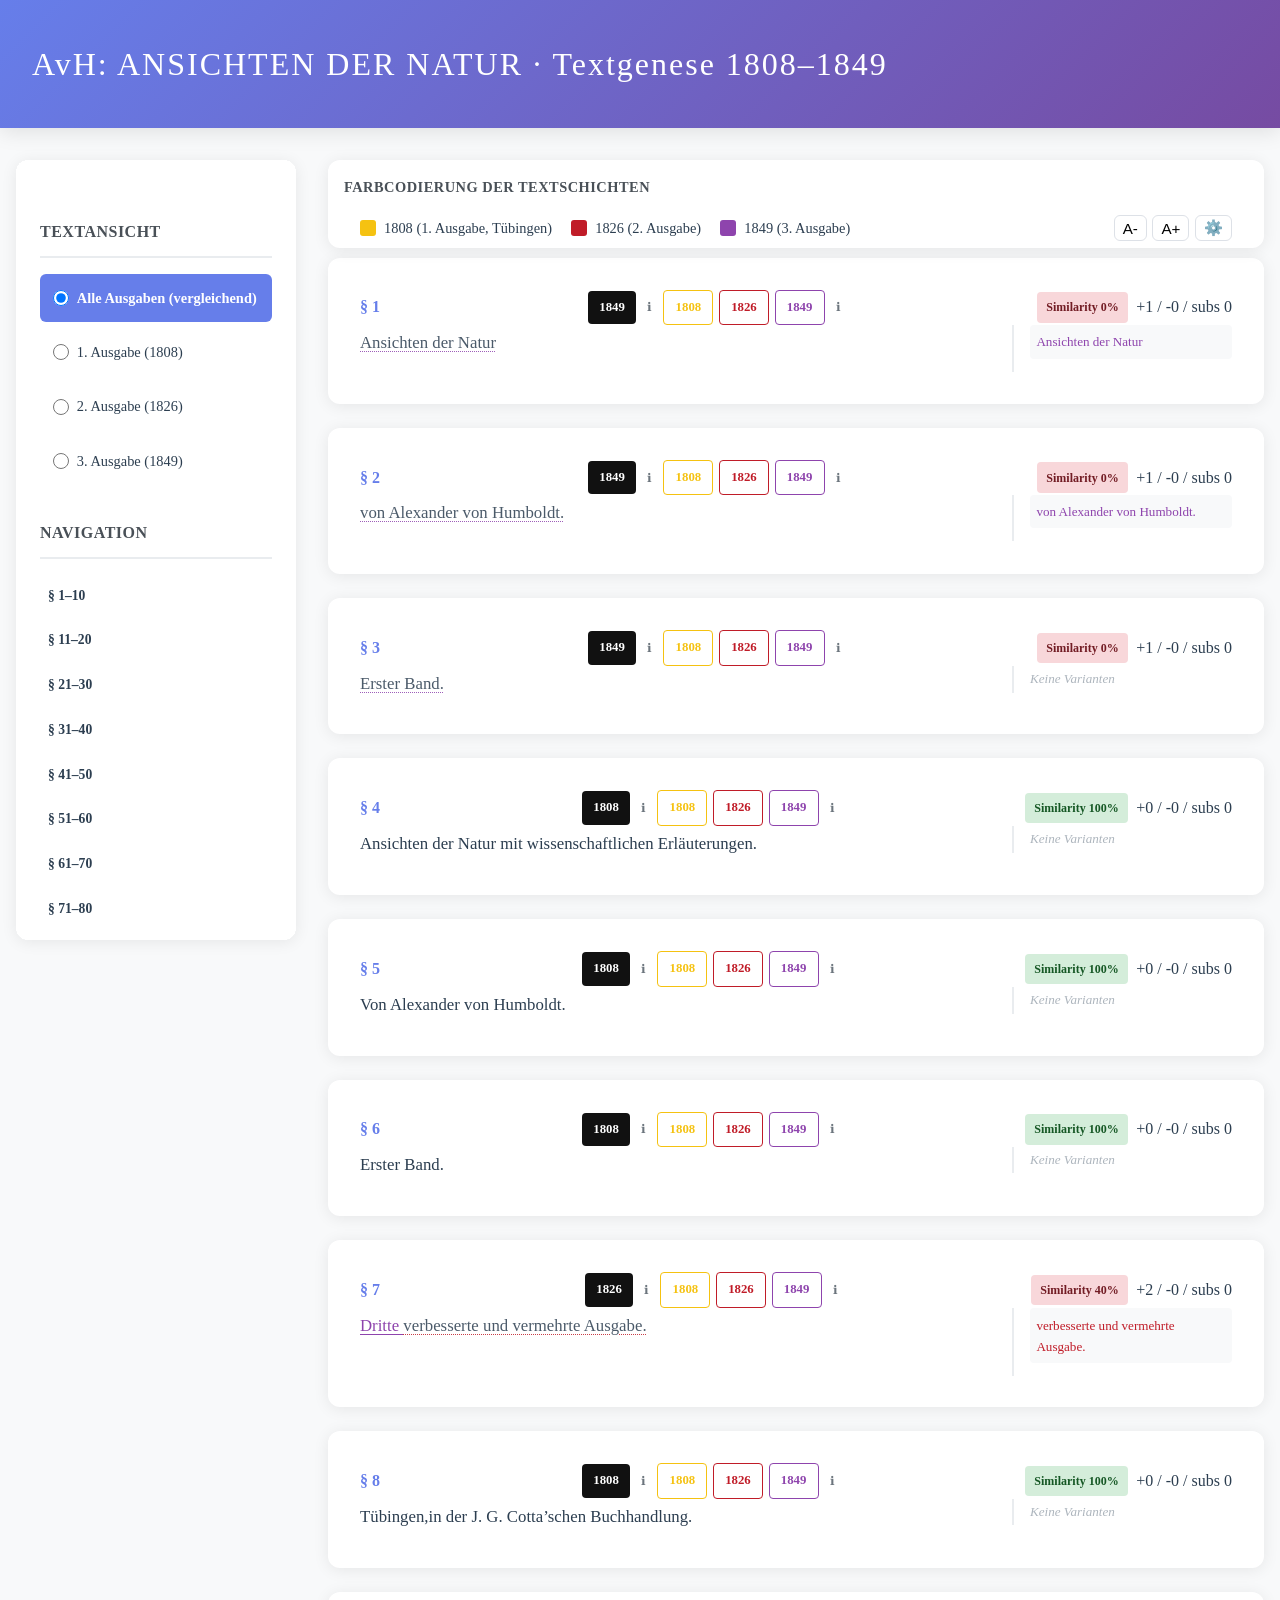
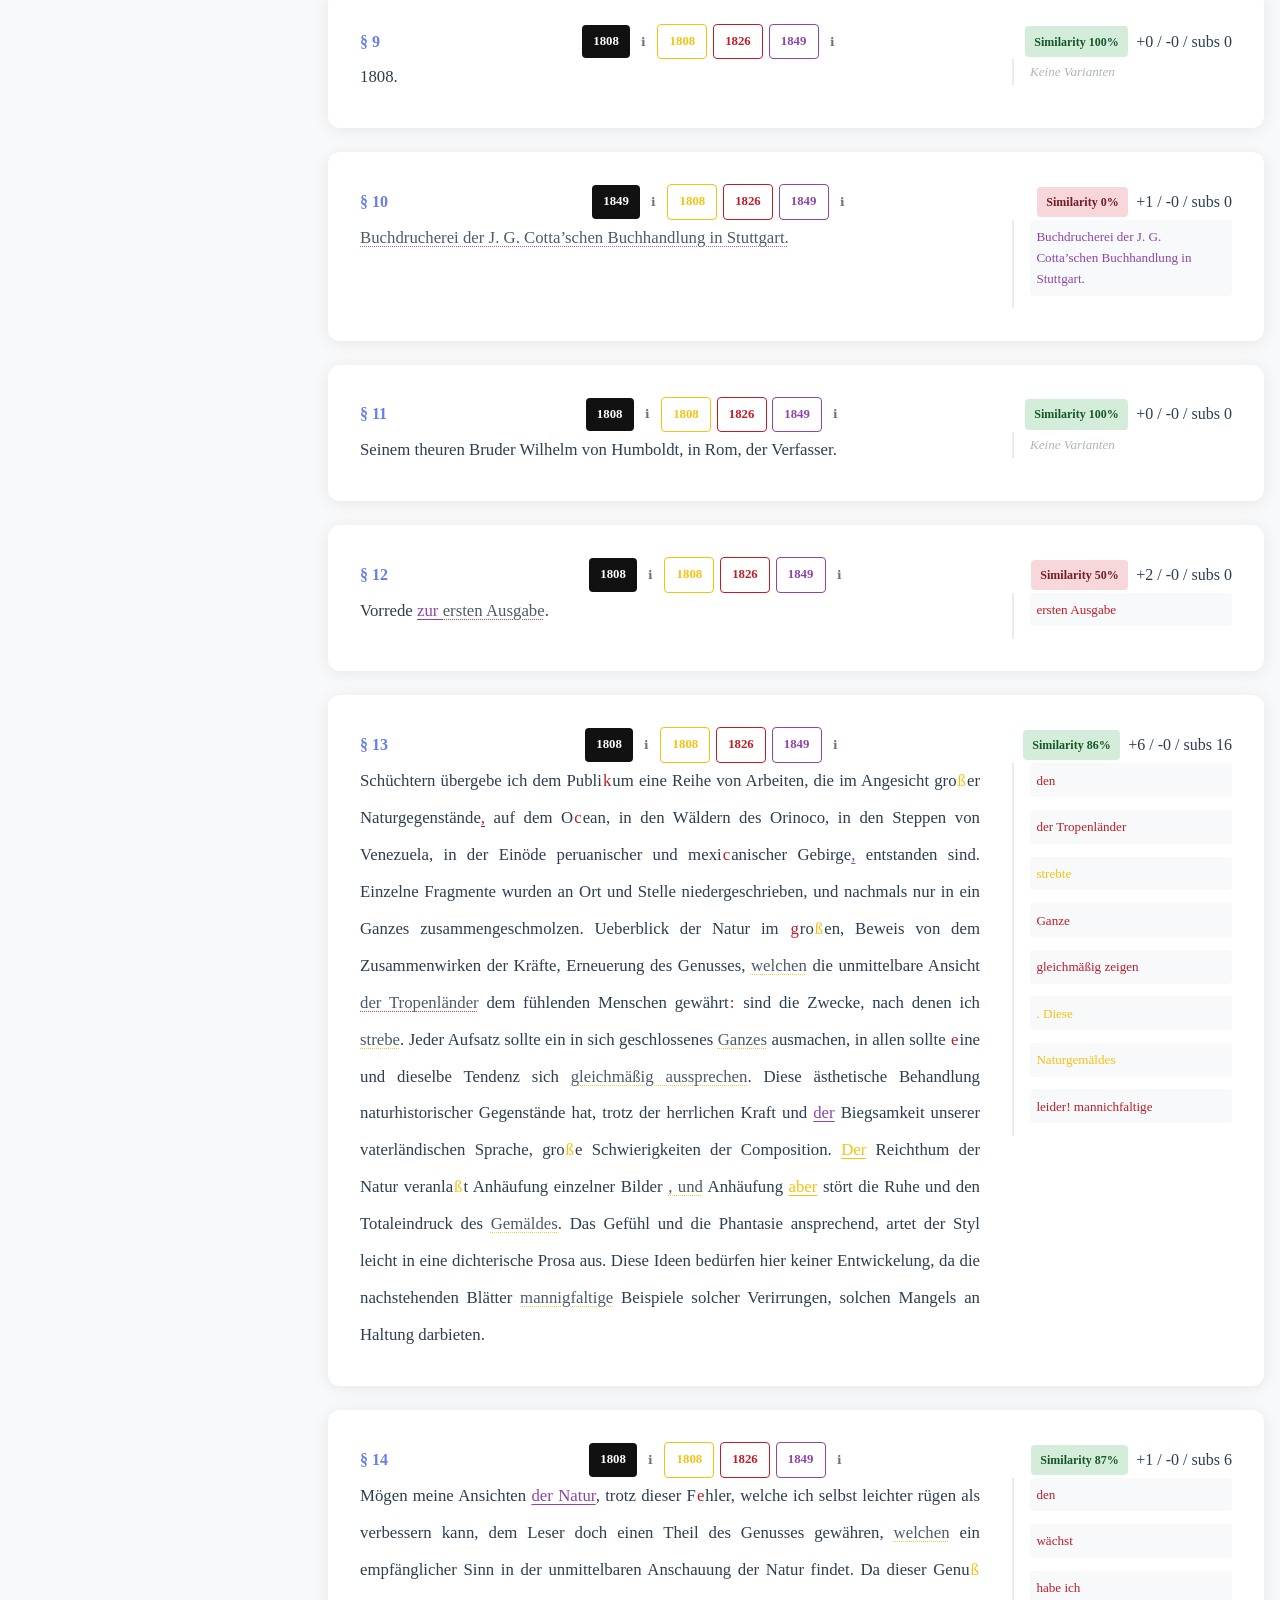
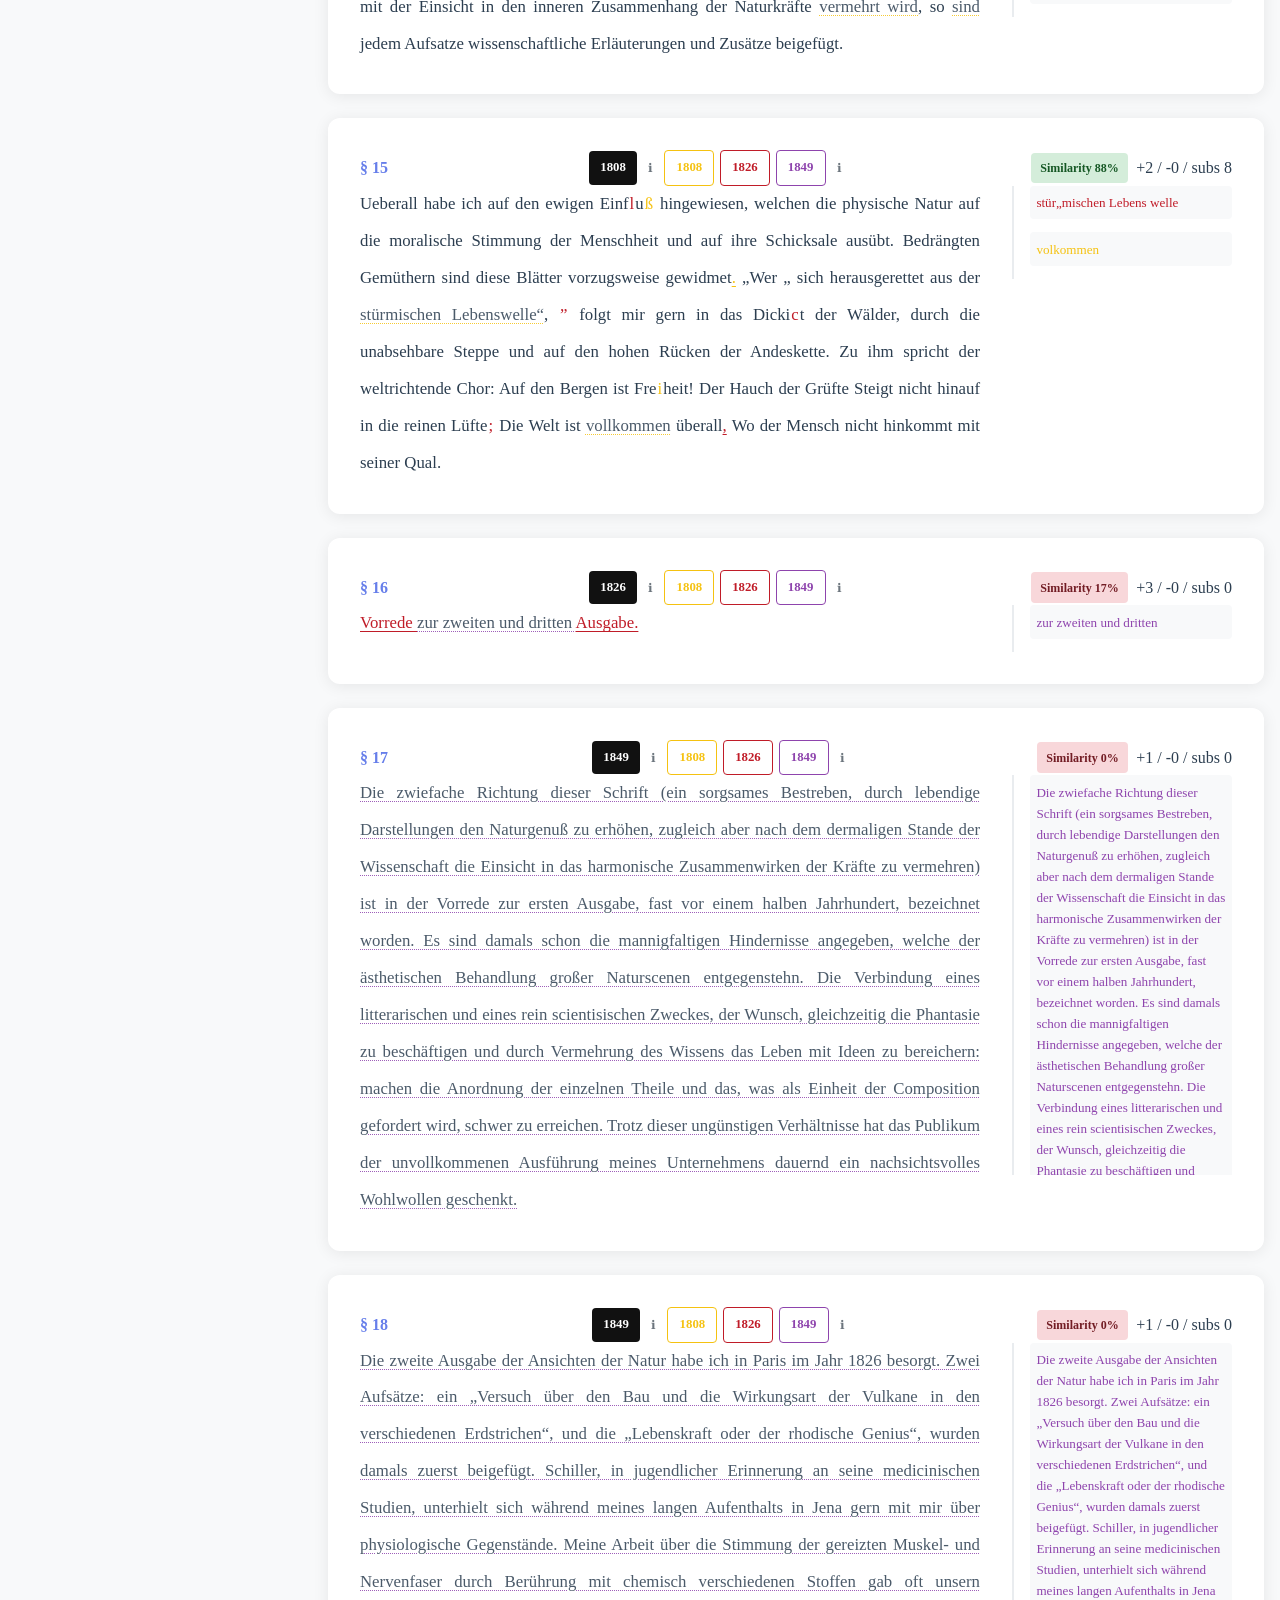
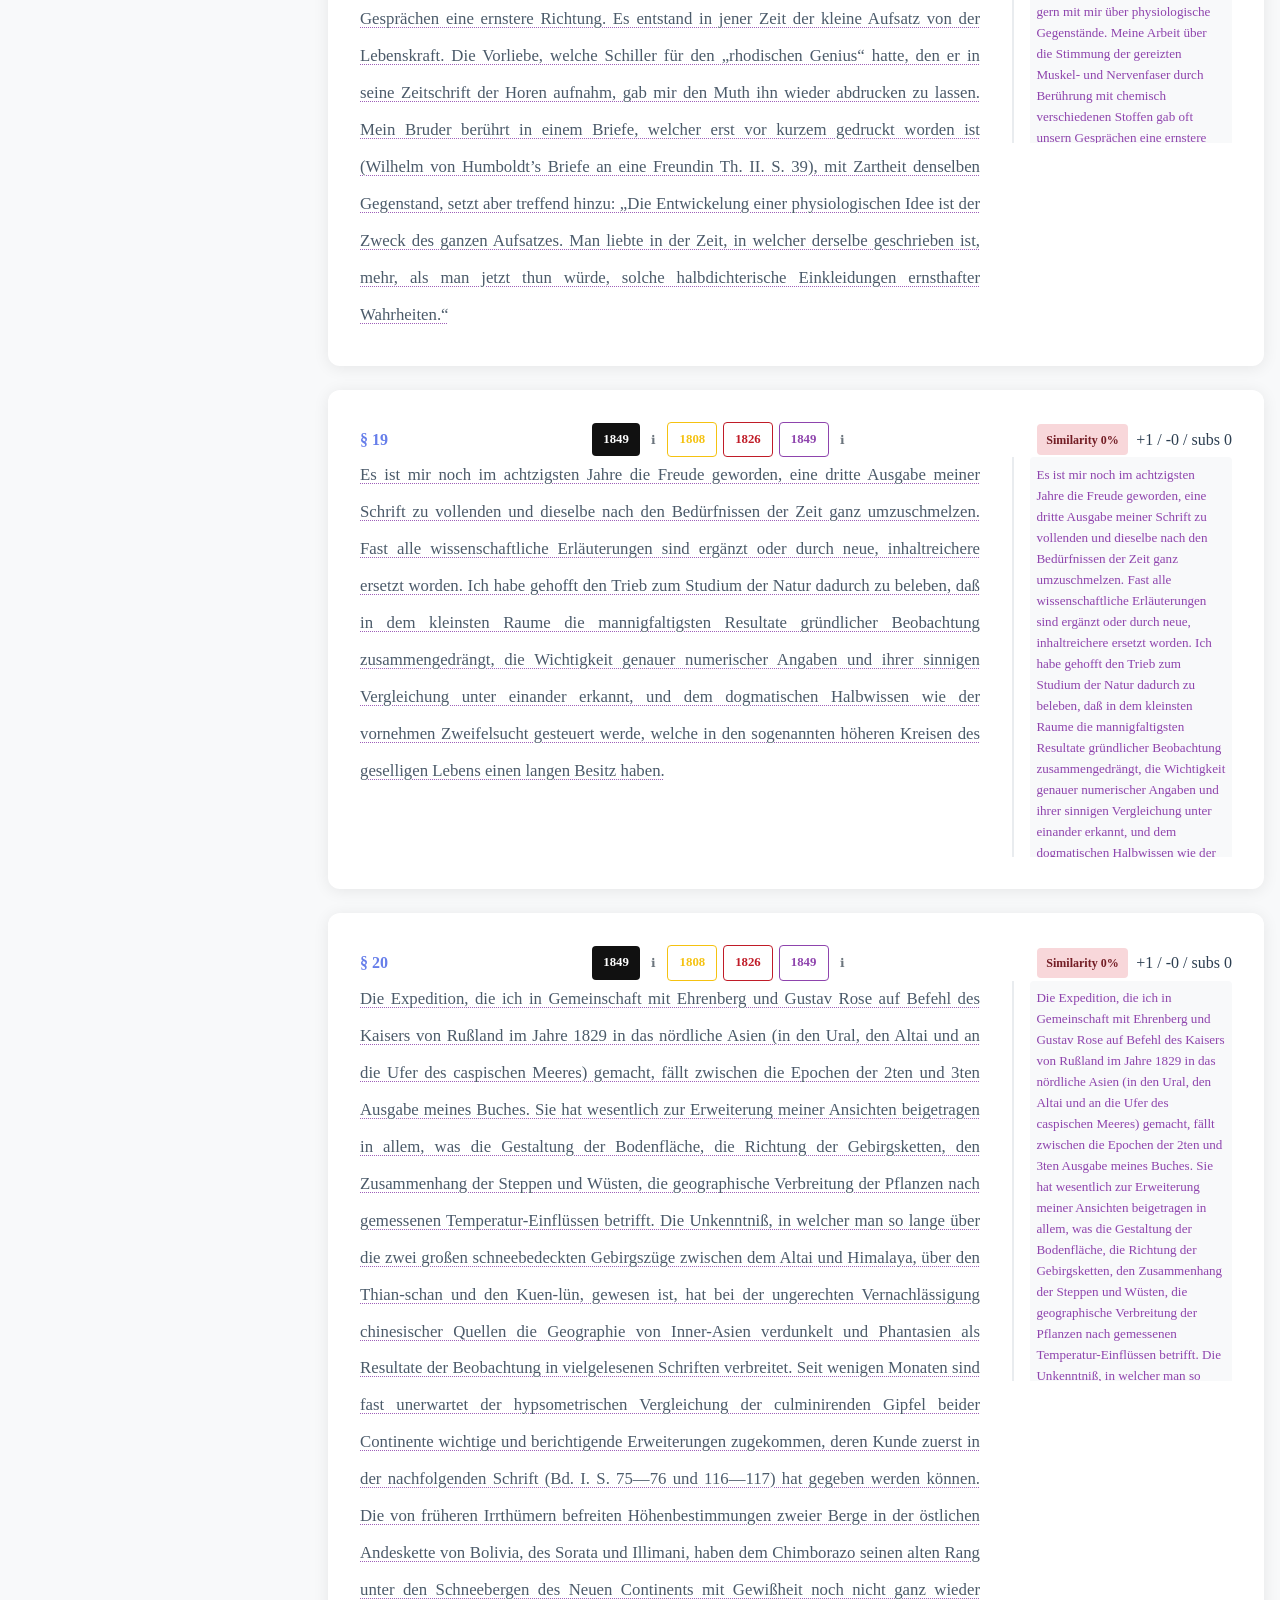
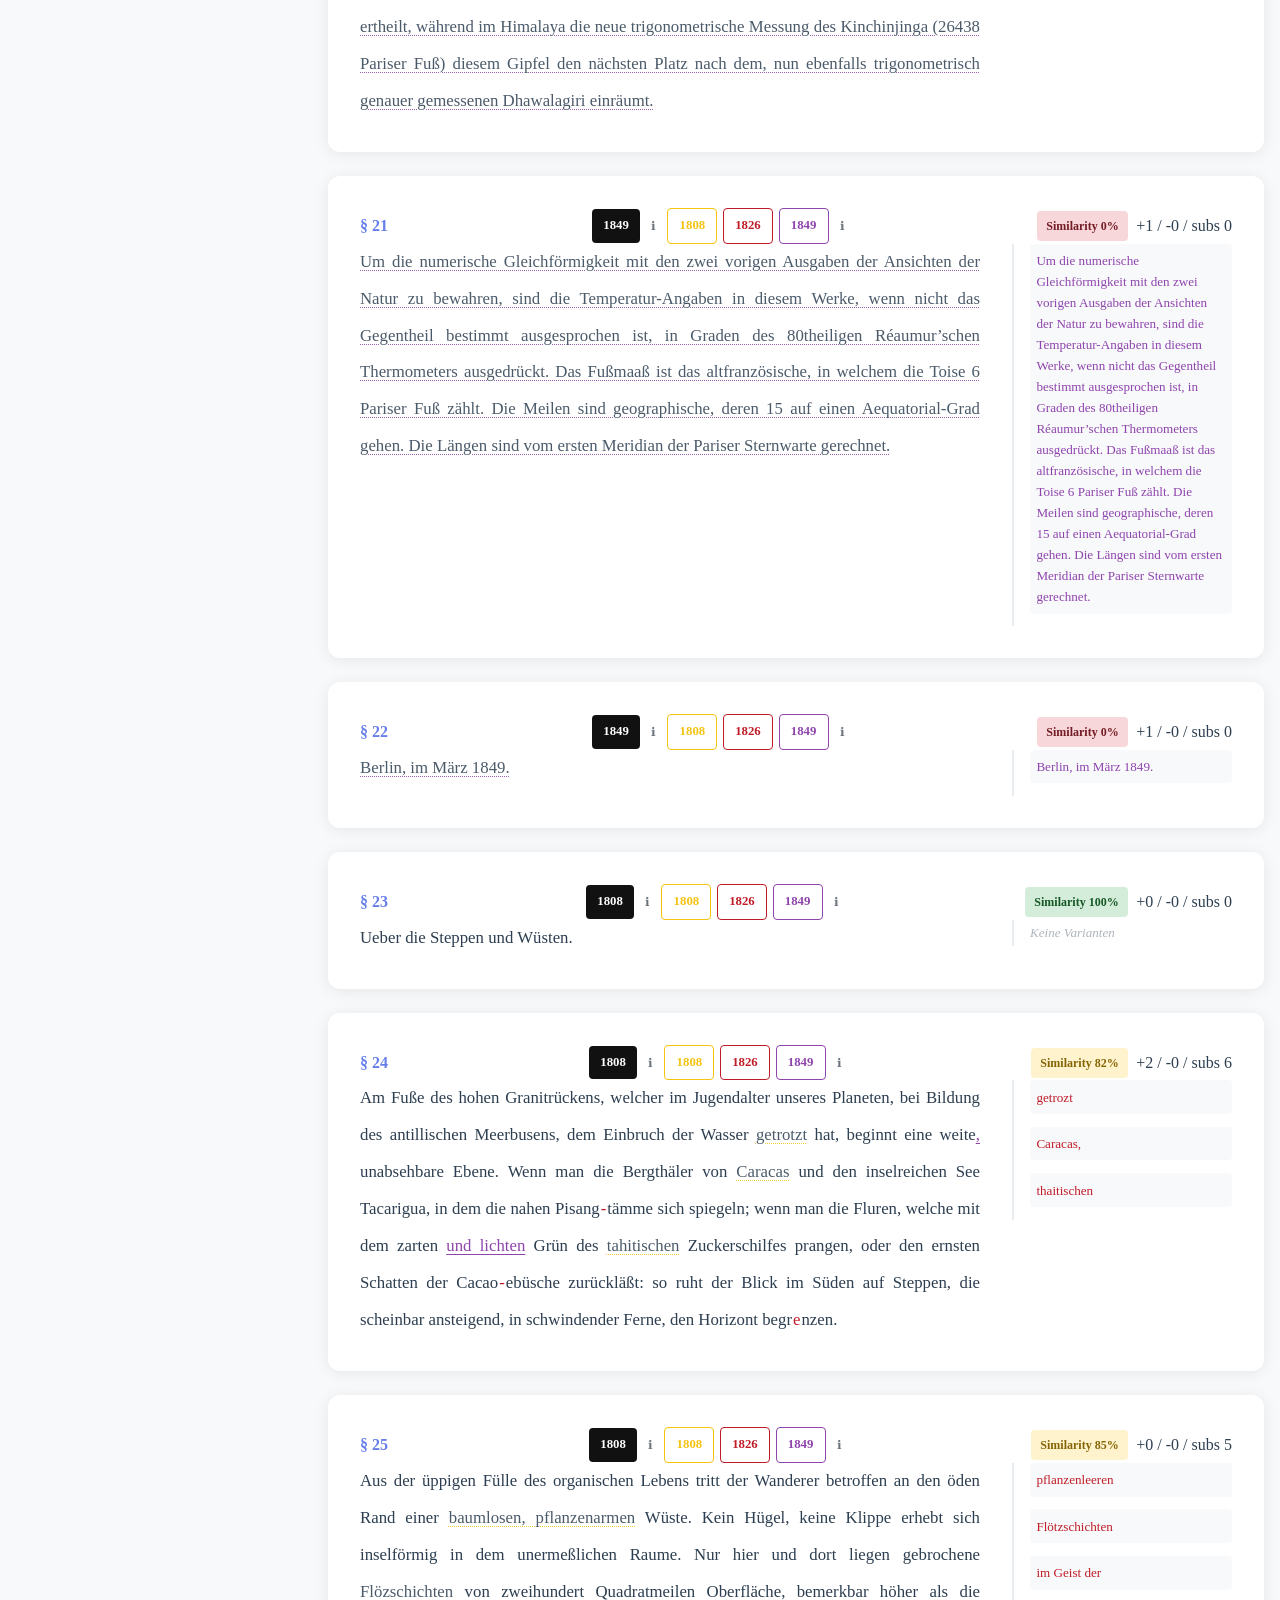
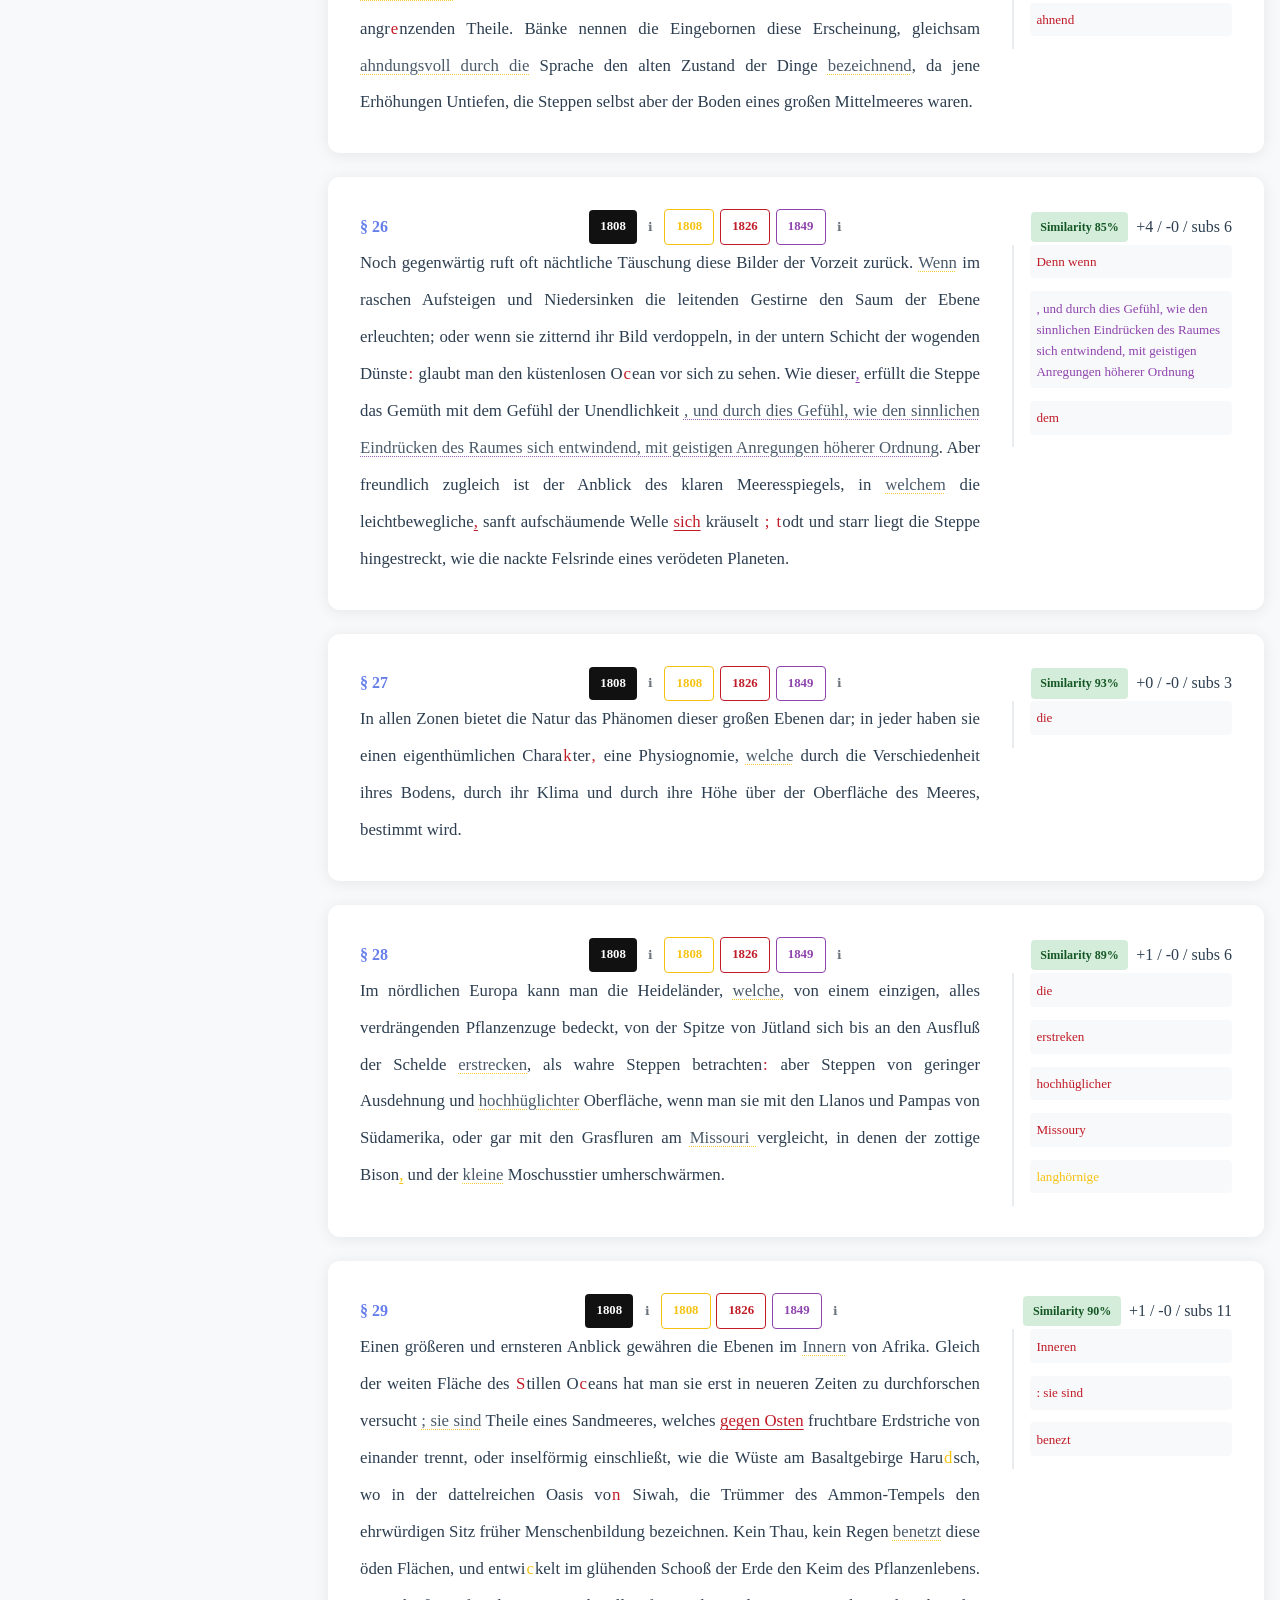
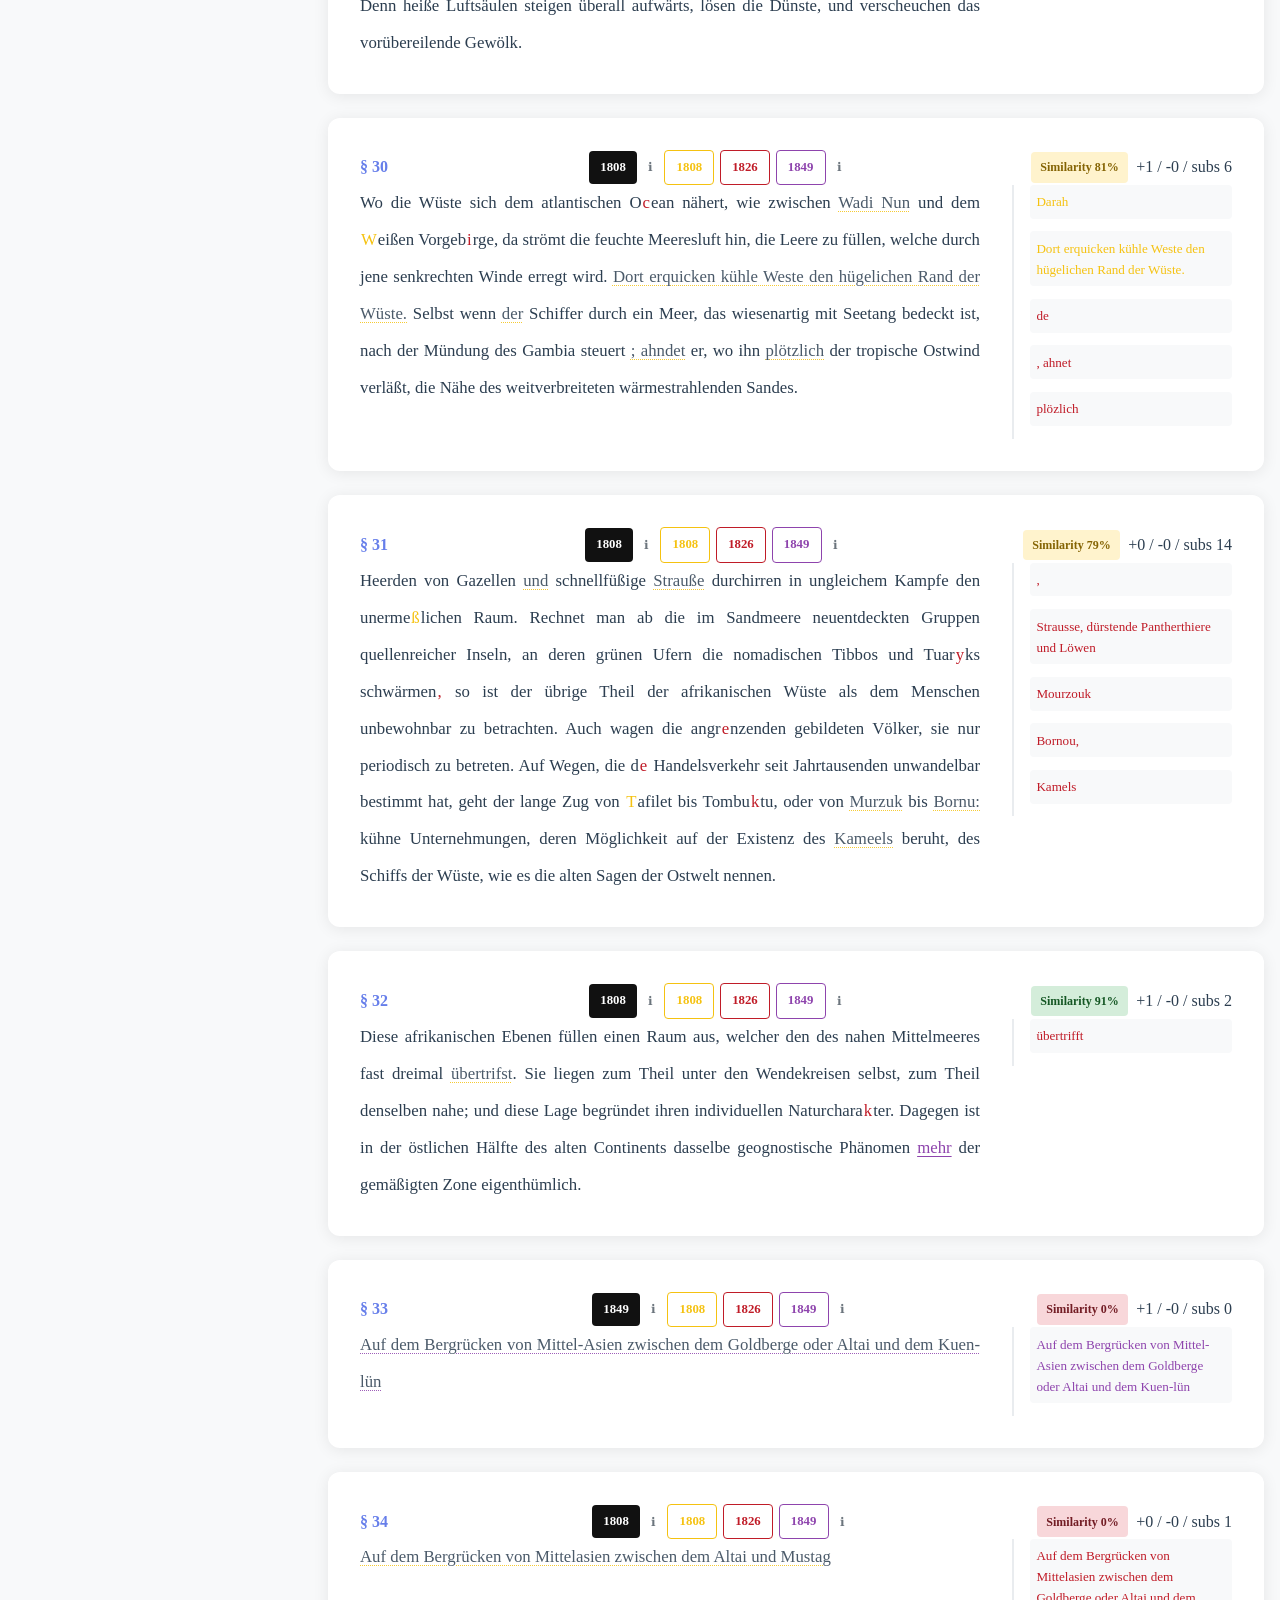
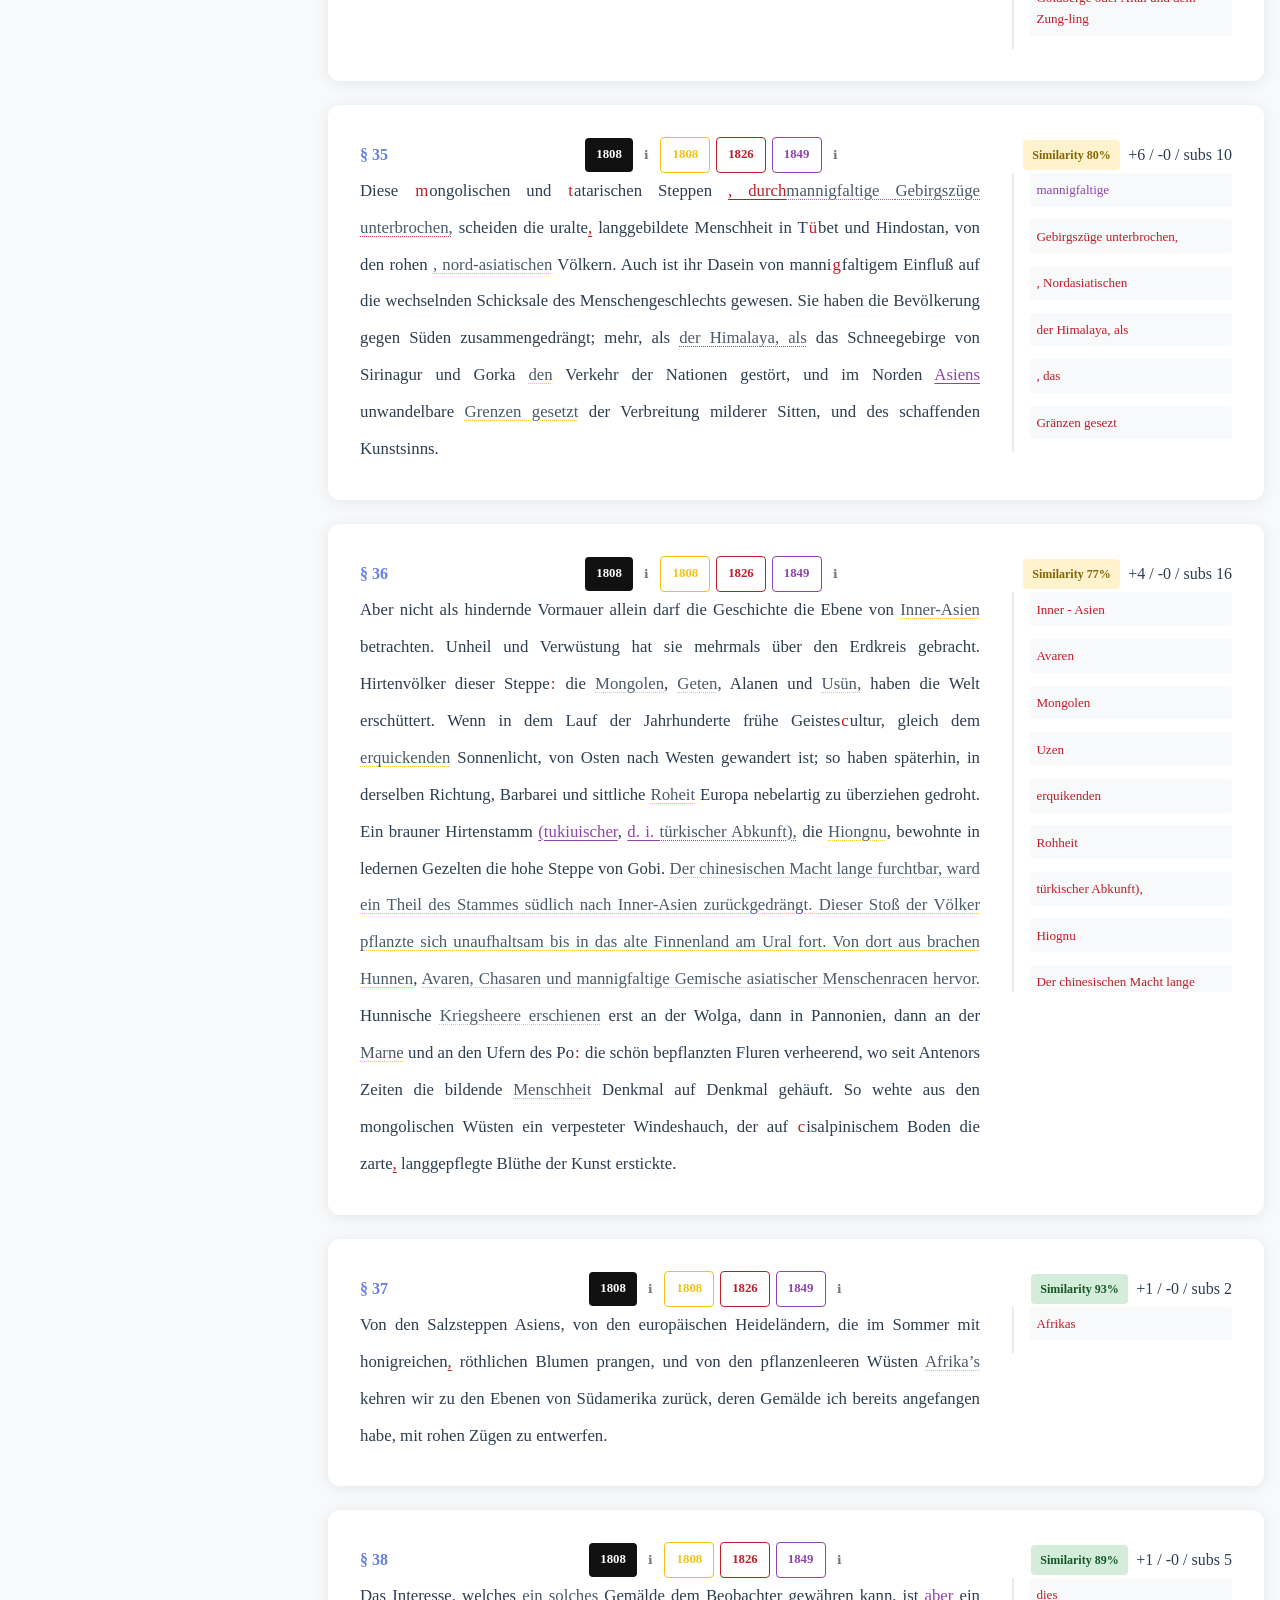
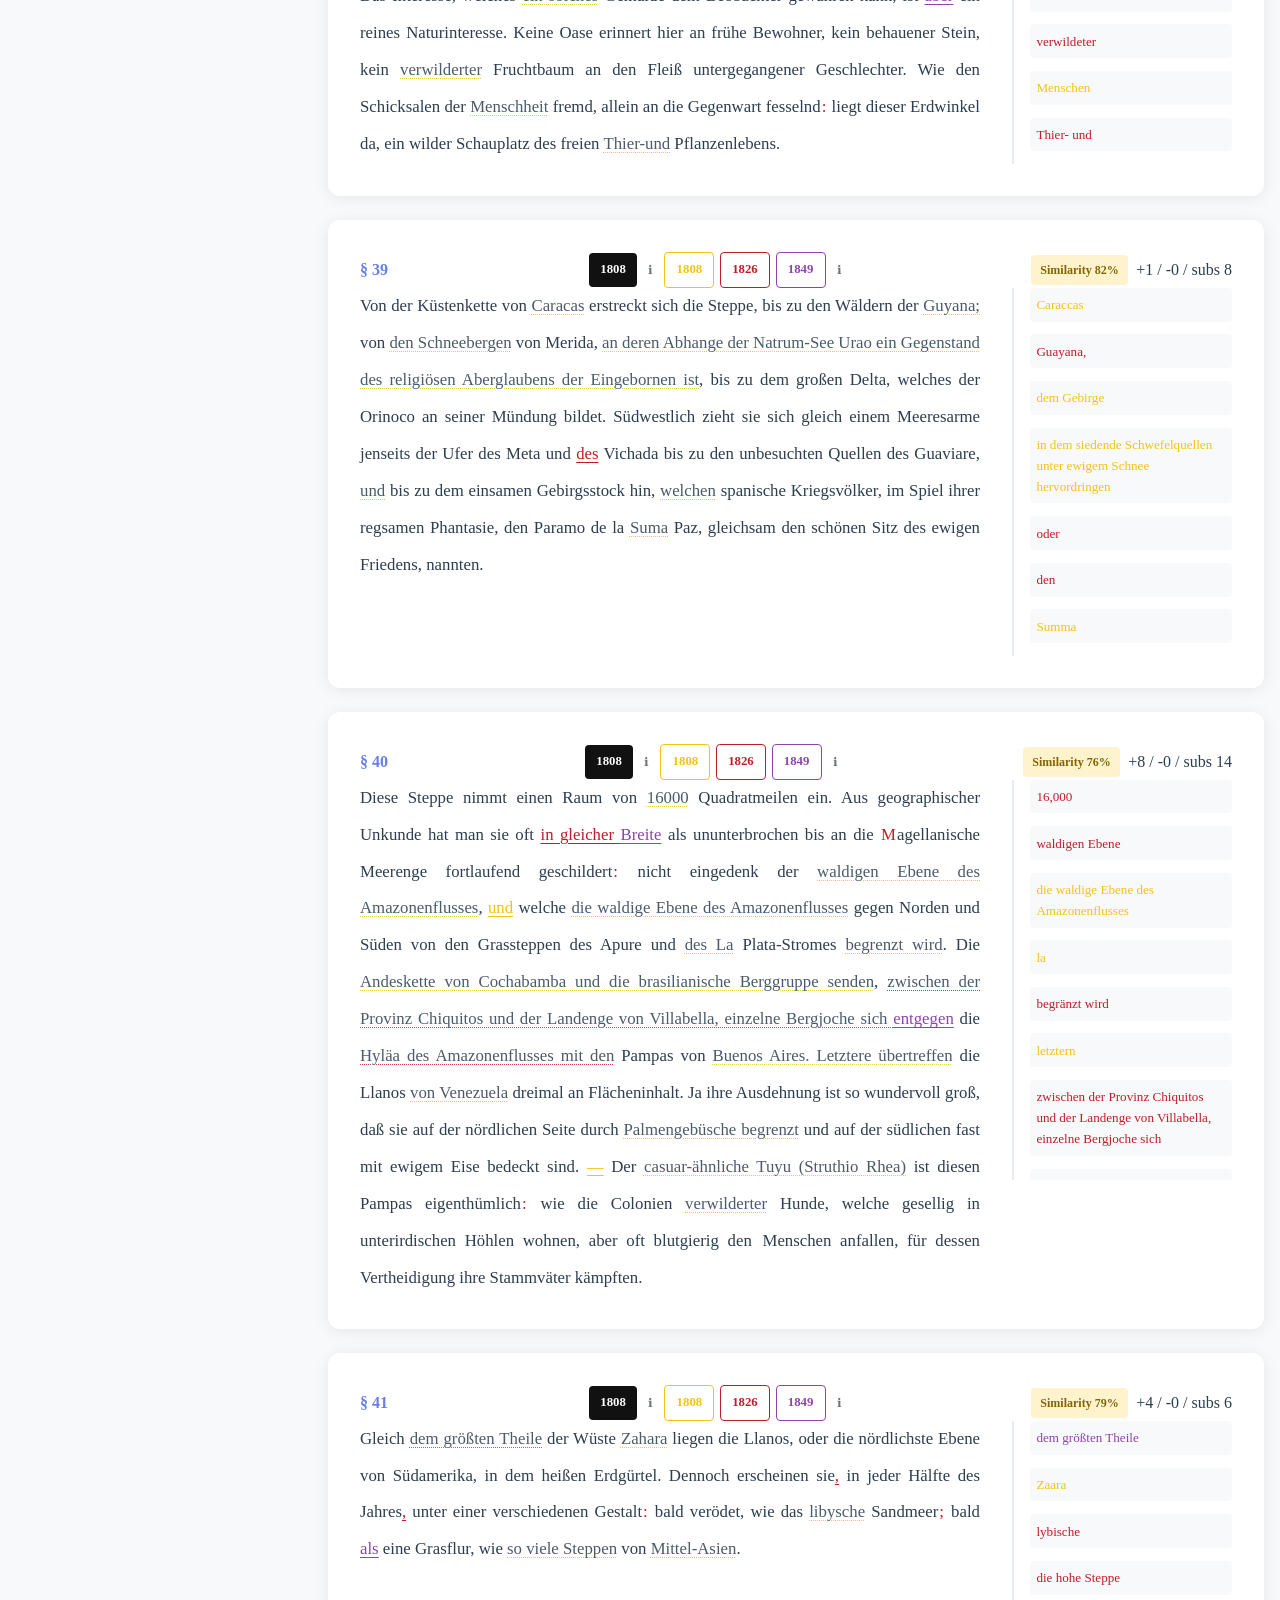
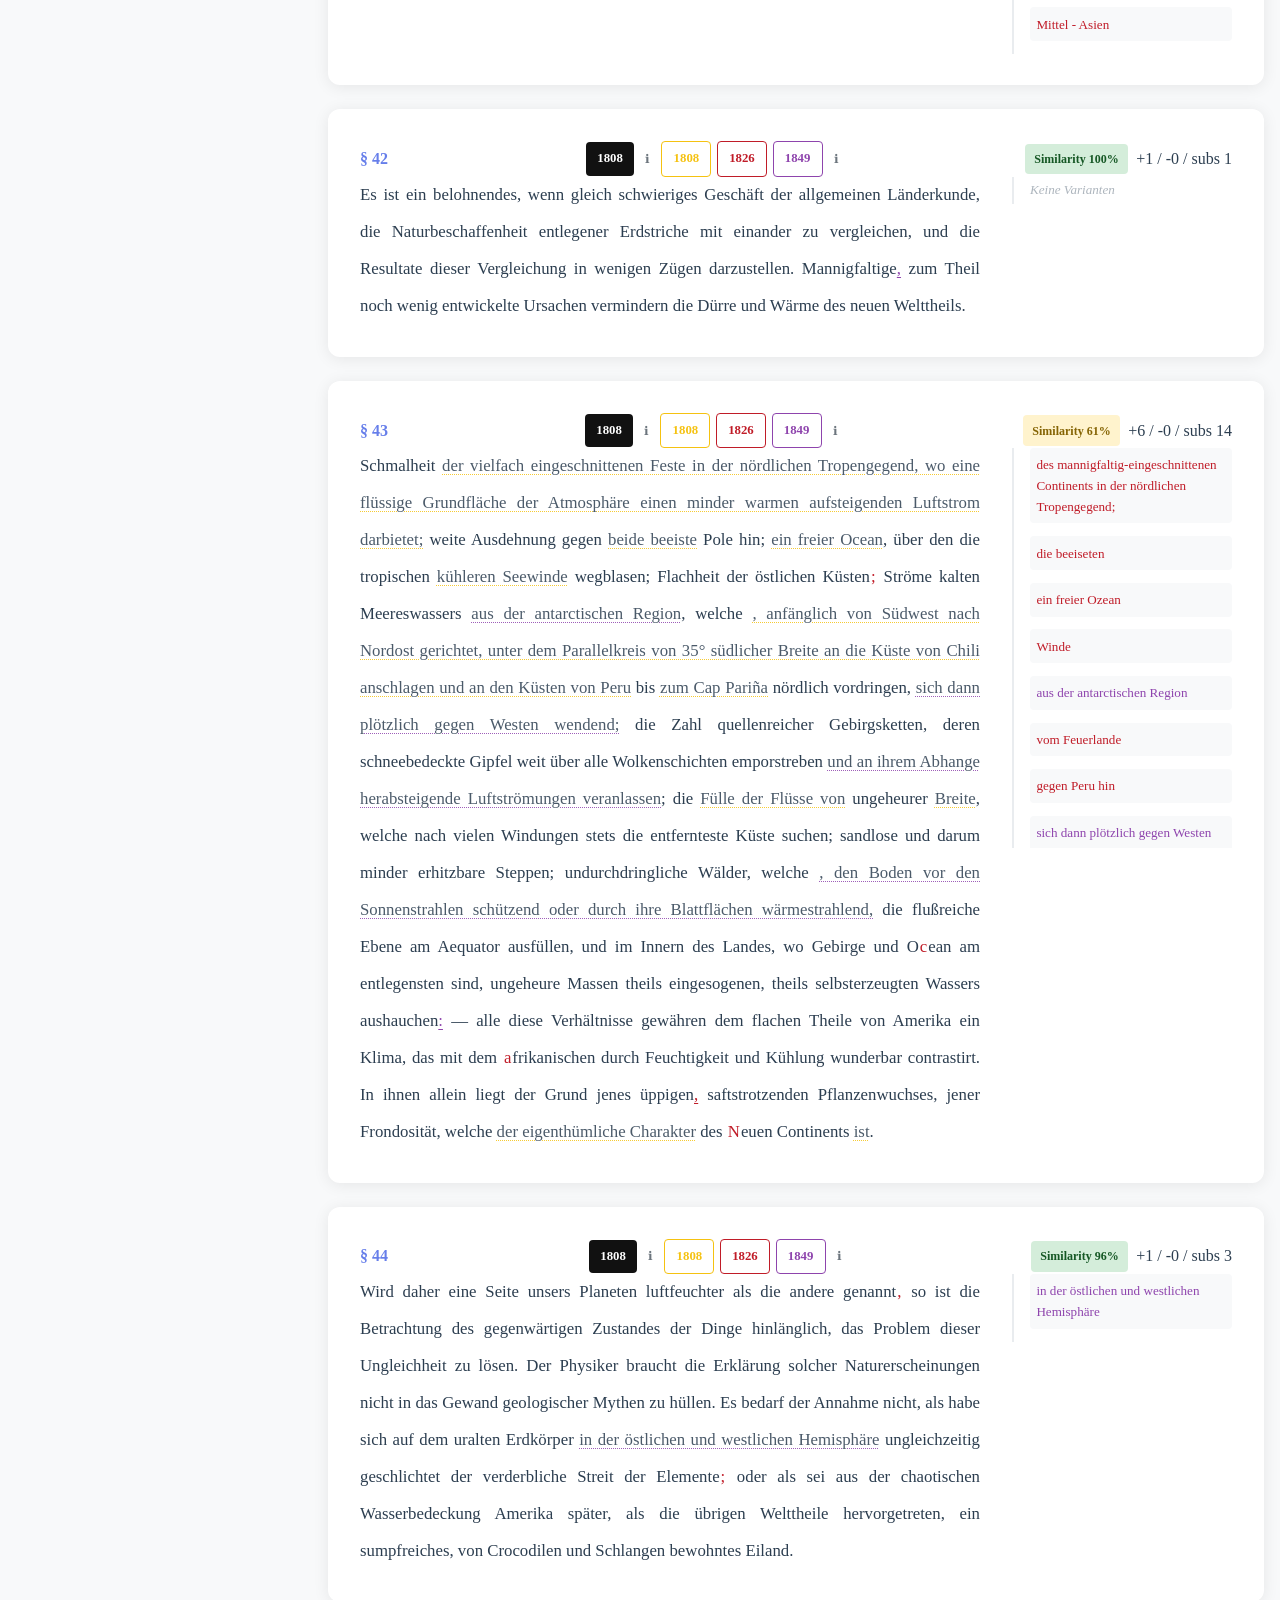
==== v3/index.html @ 02cfc321 "v3, initial commit" ====
<!DOCTYPE html>
<html lang="de">
<head>
  <meta charset="UTF-8">
  <meta name="viewport" content="width=device-width, initial-scale=1.0">
  <title>AvH: Ansichten der Natur - Textgenese</title>
  <link rel="stylesheet" href="styles.css">
</head>
<body>
  <div class="header">
    <div class="header-content">
      <h1>AvH: ANSICHTEN DER NATUR · Textgenese 1808–1849</h1>
    </div>
  </div>

  <div class="layout">
    <aside class="sidebar">
<!--      <div class="notice">
        Variantentypen/categories outdated, work in progress
      </div>
-->
      <div class="reading-mode">
        <h3>Textansicht</h3>
        <label class="reading-mode-item active">
          <input type="radio" class="reading-mode-radio" name="edition" value="all" checked>
          <span>Alle Ausgaben (vergleichend)</span>
        </label>
        <label class="reading-mode-item">
          <input type="radio" class="reading-mode-radio" name="edition" value="1808">
          <span>1. Ausgabe (1808)</span>
        </label>
        <label class="reading-mode-item">
          <input type="radio" class="reading-mode-radio" name="edition" value="1826">
          <span>2. Ausgabe (1826)</span>
        </label>
        <label class="reading-mode-item">
          <input type="radio" class="reading-mode-radio" name="edition" value="1849">
          <span>3. Ausgabe (1849)</span>
        </label>
      </div>

      <div class="toc">
        <h3>Navigation</h3>
        <div id="toc-list"></div>
      </div>
    </aside>

    <main class="main-content">
      <div class="legend-shell">
        <div id="legend-title">Farbcodierung der Textschichten</div>

        <div class="legend-row">
          <div class="legend-items">
            <div class="legend-item">
              <div class="color-box blue"></div>
              <span>1808 (1. Ausgabe, Tübingen)</span>
            </div>
            <div class="legend-item">
              <div class="color-box red"></div>
              <span>1826 (2. Ausgabe)</span>
            </div>
            <div class="legend-item">
              <div class="color-box black"></div>
              <span>1849 (3. Ausgabe)</span>
            </div>
          </div>
          <div class="legend-actions">
            <button id="font-minus" class="font-btn" title="Schrift verkleinern">A-</button>
            <button id="font-plus" class="font-btn" title="Schrift vergrößern">A+</button>
            <button id="color-settings" title="Einstellungen (Farben, Variantendarstellung)">⚙️</button>
          </div>
        </div>

        <div id="legend-panel" class="collapsed">
          <div id="color-panel" class="settings-grid">
            <div class="settings-col">
              <div class="settings-group">
                <label>1808 <input type="color" data-ed="1808" value="#f5c211"></label>
                <label>1826 <input type="color" data-ed="1826" value="#c01c28"></label>
                <label>1849 <input type="color" data-ed="1849" value="#8e44ad"></label>
              </div>
              <label class="inline-toggle">
                <input type="checkbox" id="color-mode-toggle">
                <span>Hintergrundfarbe statt Schriftfarbe</span>
              </label>
            </div>
            <div class="settings-col">
              <div class="settings-group">
                <label class="inline-toggle">
                  <input type="checkbox" id="toggle-all-variants">
                  <span>alle Varianten marginal einblenden</span>
                </label>
                <label class="inline-toggle">
                  <input type="checkbox" id="toggle-stats">
                  <span>Absatzstatistiken ausblenden</span>
                </label>
              </div>
            </div>
          </div>
        </div>
      </div>

      <div id="content">
        <div class="loading">Lade Textdaten...</div>
      </div>

      <div id="sentinel"></div>
    </main>
  </div>

  <script src="app.js"></script>
</body>
</html>
---- v3/styles.css ----
:root {
  --color-1808: #f5c211;
  --color-1826: #c01c28;
  --color-1849: #8e44ad;
  --unified-text-scale: 1;
  --header-offset: 272px; /* updated at runtime */
}

* { margin: 0; padding: 0; box-sizing: border-box; }
body { font-family: 'Crimson Text', Georgia, serif; line-height: 2; color: #2c3e50; background: #f8f9fa; }

/* Header */
.header { background: linear-gradient(135deg, #667eea 0%, #764ba2 100%); color: white; padding: 2rem; box-shadow: 0 4px 20px rgba(0,0,0,0.1); position: sticky; top: 0; z-index: 1000; }
.header-content { max-width: 1400px; margin: 0 auto; }
.header h1 { font-size: 2rem; font-weight: 300; letter-spacing: 2px; }

/* Layout */
.layout { display: grid; grid-template-columns: 280px 1fr; gap: 2rem; max-width: 1400px; margin: 2rem auto; padding: 0 1rem; }
.sidebar { position: sticky; top: 100px; height: calc(100vh - 120px); overflow-y: auto; background: white; border-radius: 12px; padding: 1.5rem; box-shadow: 0 2px 16px rgba(0,0,0,0.08); }
.sidebar h3 { font-size: 1rem; font-weight: 600; text-transform: uppercase; letter-spacing: 0.5px; color: #495057; margin-bottom: 1rem; padding-bottom: 0.5rem; border-bottom: 2px solid #e9ecef; }
.notice { background:#fff3cd;border:1px solid #ffeeba;color:#856404;padding:0.6rem 0.8rem;border-radius:8px;margin-bottom:1rem;font-size:0.9rem; }

/* Reading mode */
.reading-mode { margin-bottom: 2rem; margin-top: 2rem; }
.reading-mode-item { display: flex; align-items: center; gap: 0.5rem; padding: 0.6rem 0.8rem; cursor: pointer; border-radius: 6px; margin-bottom: 0.4rem; transition: background 0.2s; font-size: 0.9rem; }
.reading-mode-item:hover { background: #f8f9fa; }
.reading-mode-item.active { background: #667eea; color: white; font-weight: 600; }
.reading-mode-radio { width: 16px; height: 16px; cursor: pointer; }

/* TOC */
.toc { font-size: 0.85rem; }
.toc-group { margin-bottom: 0.3rem; }
.toc-group-header { padding: 0.4rem 0.5rem; cursor: pointer; border-radius: 4px; transition: background 0.2s; display: flex; justify-content: space-between; align-items: center; font-weight: 600; }
.toc-group-header:hover { background: #f8f9fa; }
.toc-group-header.expanded { background: #e9ecef; }
.toc-group-items { display: none; padding-left: 0.5rem; margin-top: 0.2rem; }
.toc-group-items.expanded { display: block; }
.toc-item { padding: 0.3rem 0.5rem; cursor: pointer; border-radius: 4px; transition: background 0.2s; display: flex; justify-content: space-between; align-items: center; font-size: 0.85rem; }
.toc-item:hover { background: #f8f9fa; }
.toc-item.active { background: #667eea; color: white; }
.toc-badge { font-size: 0.7rem; padding: 0.1rem 0.3rem; border-radius: 3px; background: #e9ecef; color: #495057; }
.toc-item.active .toc-badge { background: rgba(255,255,255,0.3); color: white; }

/* Legend */
.main-content { min-height: 100vh; }

.legend-shell {
  position: sticky;
  top: var(--header-offset);
  z-index: 900; /* below header */
  background: white;
  padding: 0.8rem 1rem 0rem 1rem;
  border-radius: 12px;
  box-shadow: 0 2px 16px rgba(0,0,0,0.08);
}

.legend-row {
  display: flex;
  align-items: center;
  justify-content: space-between;
  gap: 0.5rem;
  flex-wrap: wrap;
  background: white;
  padding: 0.35rem 1rem;
  border-radius: 12px;
  margin-bottom: 0.6rem;
  position: relative;
}

#legend-title {
  margin: 0 0 0.4rem 0;
  color: #495057;
  font-size: 0.9rem;
  font-weight: 600;
  text-transform: uppercase;
  letter-spacing: 0.5px;
}

.legend-items { display: flex; flex-wrap: wrap; gap: 1.2rem; }
.legend-item { display: flex; align-items: center; gap: 0.5rem; font-size: 0.9rem; }
.color-box { width: 16px; height: 16px; border-radius: 3px; }
.color-box.blue { background: var(--color-1808); }
.color-box.red { background: var(--color-1826); }
.color-box.black { background: var(--color-1849); }
.legend-actions { display: inline-flex; align-items: center; gap: 0.35rem; }
#color-settings, .font-btn { border: 1px solid #dde1e7; background: #fff; cursor: pointer; font-size: 0.95rem; border-radius: 6px; padding: 0.2rem 0.5rem; }

#legend-panel { display: none; margin-top: 0.6rem; }
#legend-panel.expanded { display: block; }

#color-panel { display: grid; gap: 1rem; }
#color-panel label { display: inline-flex; align-items: center; gap: 0.5rem; margin-right: 1rem; font-size: 0.9rem; }
.inline-toggle { display:inline-flex;align-items:center;gap:0.35rem; }
.settings-grid { display: grid; grid-template-columns: repeat(auto-fit, minmax(220px, 1fr)); align-items: start; gap: 1rem; }
.settings-col { display: flex; flex-direction: column; gap: 0.6rem; }
.settings-group { display: flex; flex-direction: column; gap: 0.35rem; }

/* Paragraph cards */
.paragraph-card {
  background: white;
  border-radius: 12px;
  padding: 2rem;
  margin-bottom: 1.5rem;
  box-shadow: 0 2px 16px rgba(0,0,0,0.08);
  scroll-margin-top: 180px;
  position: relative;
}

.paragraph-header { display: grid; grid-template-columns: auto 1fr auto; align-items: center; gap: 1rem; }
.paragraph-number { font-size: 1rem; font-weight: 700; color: #667eea; display: flex; align-items: center; gap: 0.5rem; }
.paragraph-number a { color: inherit; text-decoration: none; display: flex; align-items: center; gap: 0.5rem; }
.paragraph-number .anchor-icon { opacity: 0; transition: opacity 0.2s; font-size: 0.9rem; color: #cbd5e0; }
.paragraph-number:hover .anchor-icon { opacity: 1; }

.paragraph-badges-group { display: inline-flex; align-items: center; justify-content: center; gap: 0.5rem; }
.paragraph-badges-group.plain-edition-chip { justify-content: center; }
.paragraph-badges { display: flex; gap: 0.5rem; align-items: center; }
.edition-chips { display: inline-flex; gap: 0.35rem; align-items: center; }

.similarity-badge { padding: 0.2rem 0.6rem; border-radius: 4px; font-size: 0.75rem; font-weight: 600; }
.similarity-badge.high { background: #d4edda; color: #155724; }
.similarity-badge.medium { background: #fff3cd; color: #856404; }
.similarity-badge.low { background: #f8d7da; color: #721c24; }

.new-badge { padding: 0.25rem 0.7rem; border-radius: 4px; font-size: 0.8rem; font-weight: 600; background: #2c3e50; color: white; }
.info-icon { font-size: 0.75rem; color: #6c757d; cursor: help; padding: 0 0.2rem; }

.paragraph-body { display: grid; grid-template-columns: 1fr 220px; gap: 2rem; align-items: start; }
.unified-text { font-size: calc(1.05rem * var(--unified-text-scale, 1)); line-height: 2.2; text-align: justify; }

.word { display: inline; transition: opacity 0.2s, text-decoration 0.2s, background 0.2s; }
.word.filtered-out { opacity: 0.2; }
.word .char-variant { font-weight: 500; padding: 0 1px; border-radius: 2px; background: transparent; color: inherit; }

.apparatus {
  font-size: 0.82rem;
  color: #6c757d;
  padding-left: 1rem;
  border-left: 2px solid #e9ecef;
  max-height: 400px;
  overflow-y: auto;
  position: sticky;
  top: 120px;
}
.apparatus::-webkit-scrollbar { width: 6px; }
.apparatus::-webkit-scrollbar-track { background: #f1f1f1; border-radius: 3px; }
.apparatus::-webkit-scrollbar-thumb { background: #cbd5e0; border-radius: 3px; }
.apparatus::-webkit-scrollbar-thumb:hover { background: #a0aec0; }

.apparatus-note { margin-bottom: 0.8rem; padding: 0.4rem; background: #f8f9fa; border-radius: 4px; line-height: 1.6; transition: background 0.2s, transform 0.2s; }
.apparatus-note.hovering { background: #fff8e1; }
.apparatus-empty { font-style: italic; color: #adb5bd; }

.inline-highlight { background: #fff3cd; box-shadow: 0 0 0 2px #ffe08a; transition: background 0.15s ease, box-shadow 0.15s ease; }

/* Plain edition view: full isolation */
.paragraph-body.plain-edition-view { grid-template-columns: 1fr; }
.paragraph-body.plain-edition-view .apparatus { display: none; }
.word.plain-edition { color: inherit; text-decoration: none; }

/* Misc */
.loading { text-align: center; padding: 4rem 2rem; font-size: 1.2rem; color: #6c757d; font-style: italic; }
.error { background: #f8d7da; color: #721c24; padding: 1.5rem; border-radius: 8px; margin: 2rem; border-left: 4px solid #721c24; }
#sentinel { height: 20px; margin: 2rem 0; }
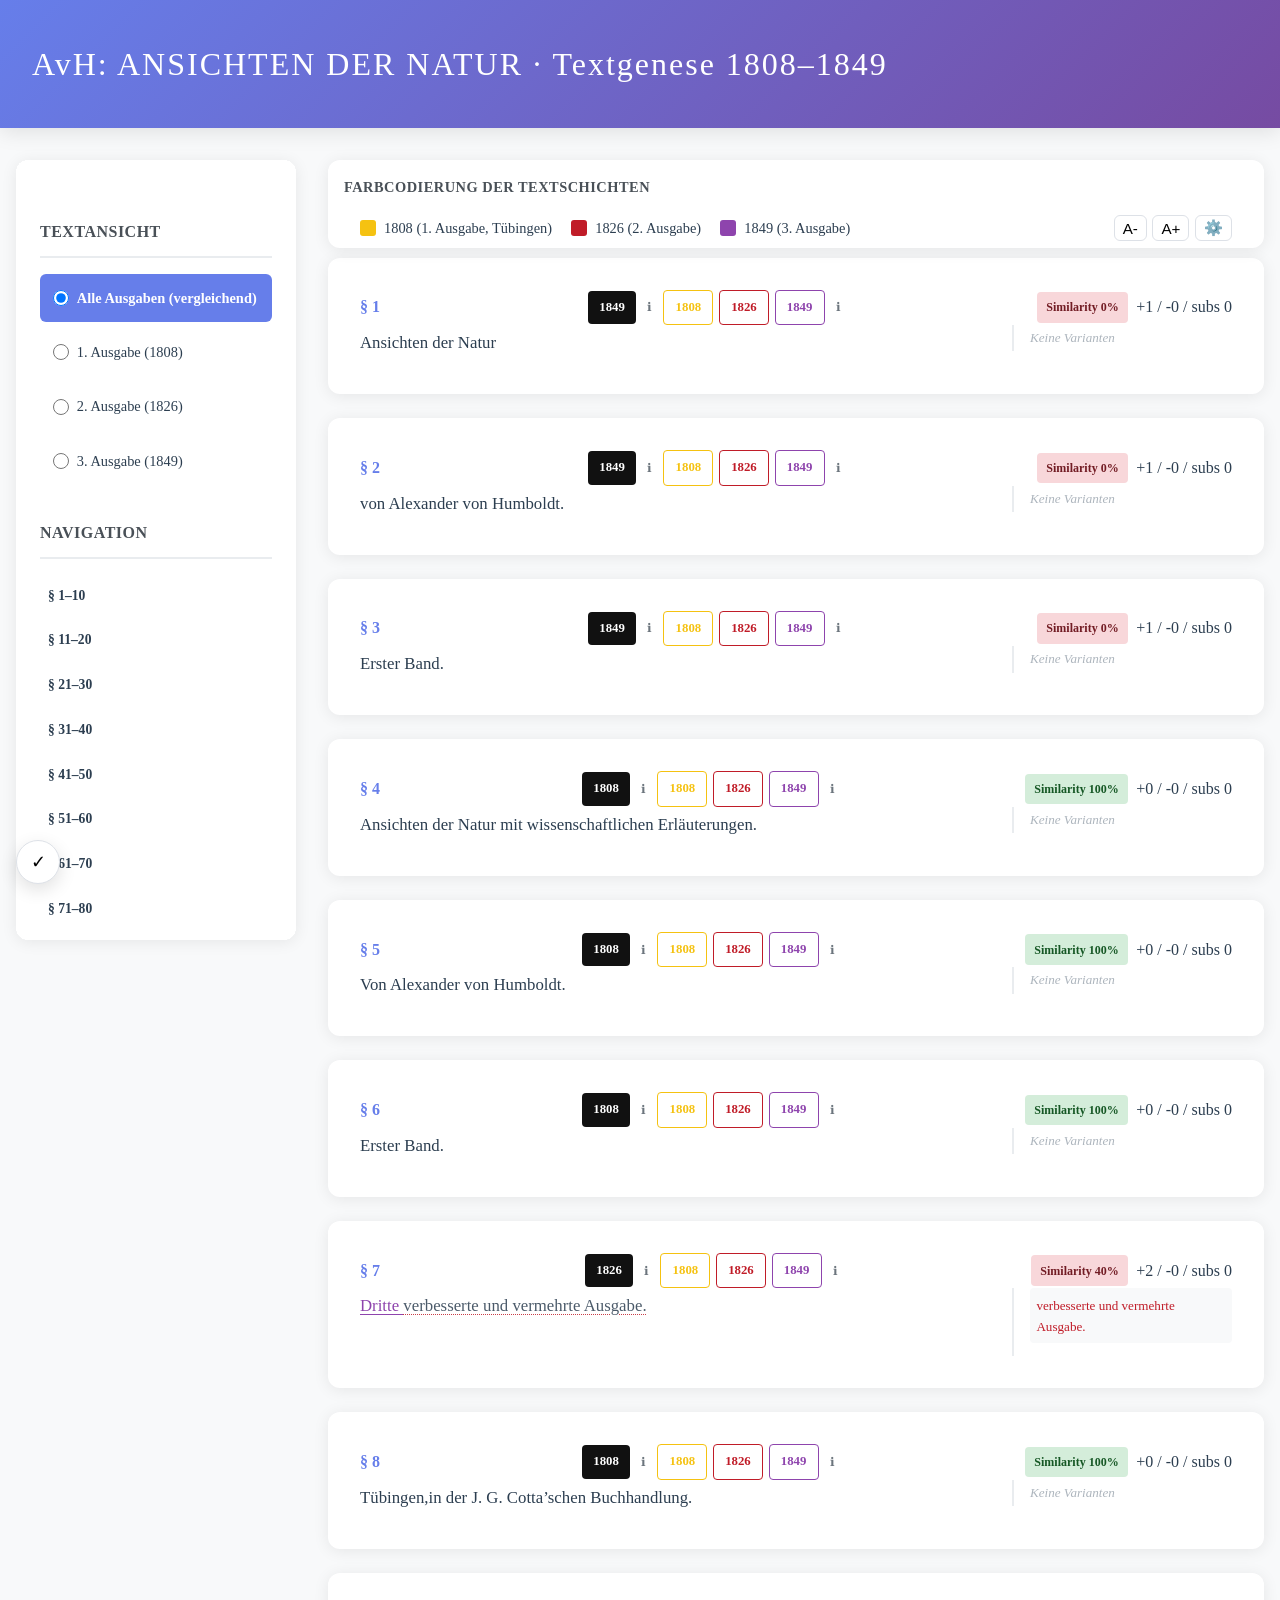
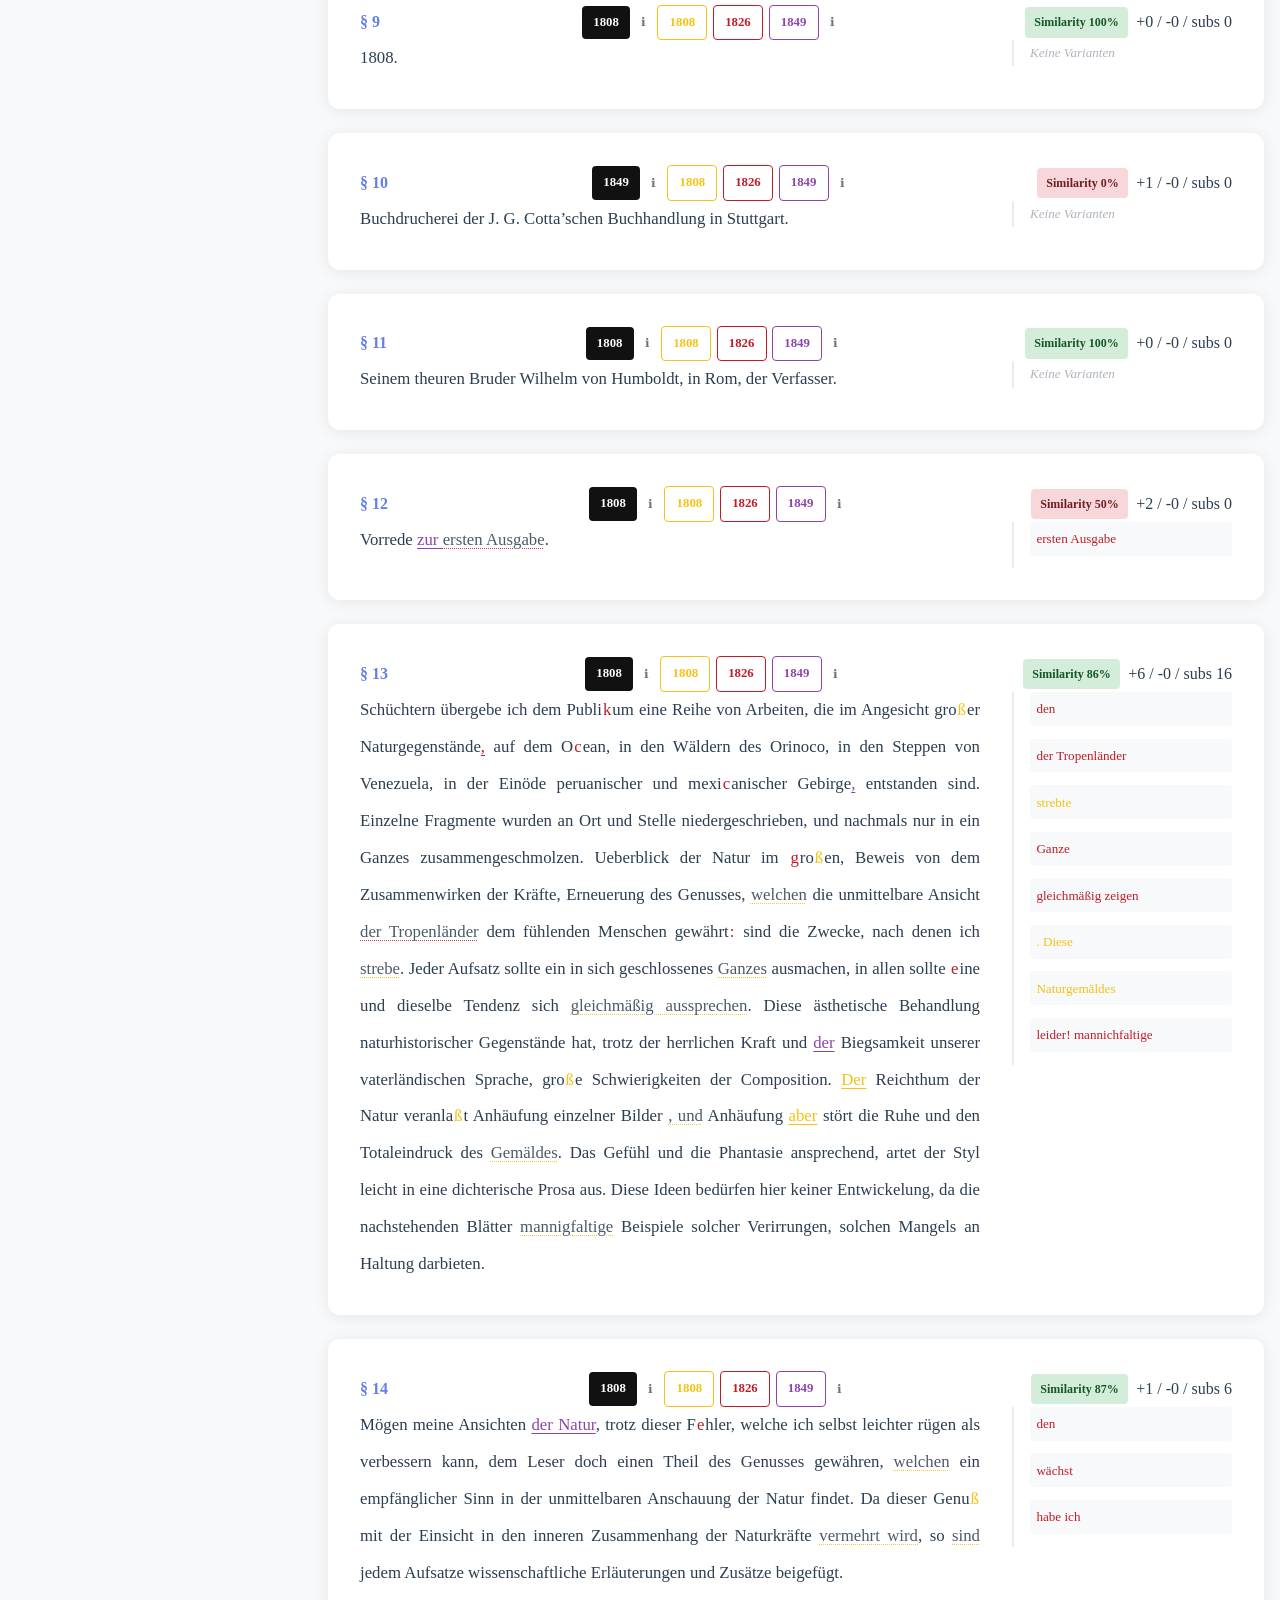
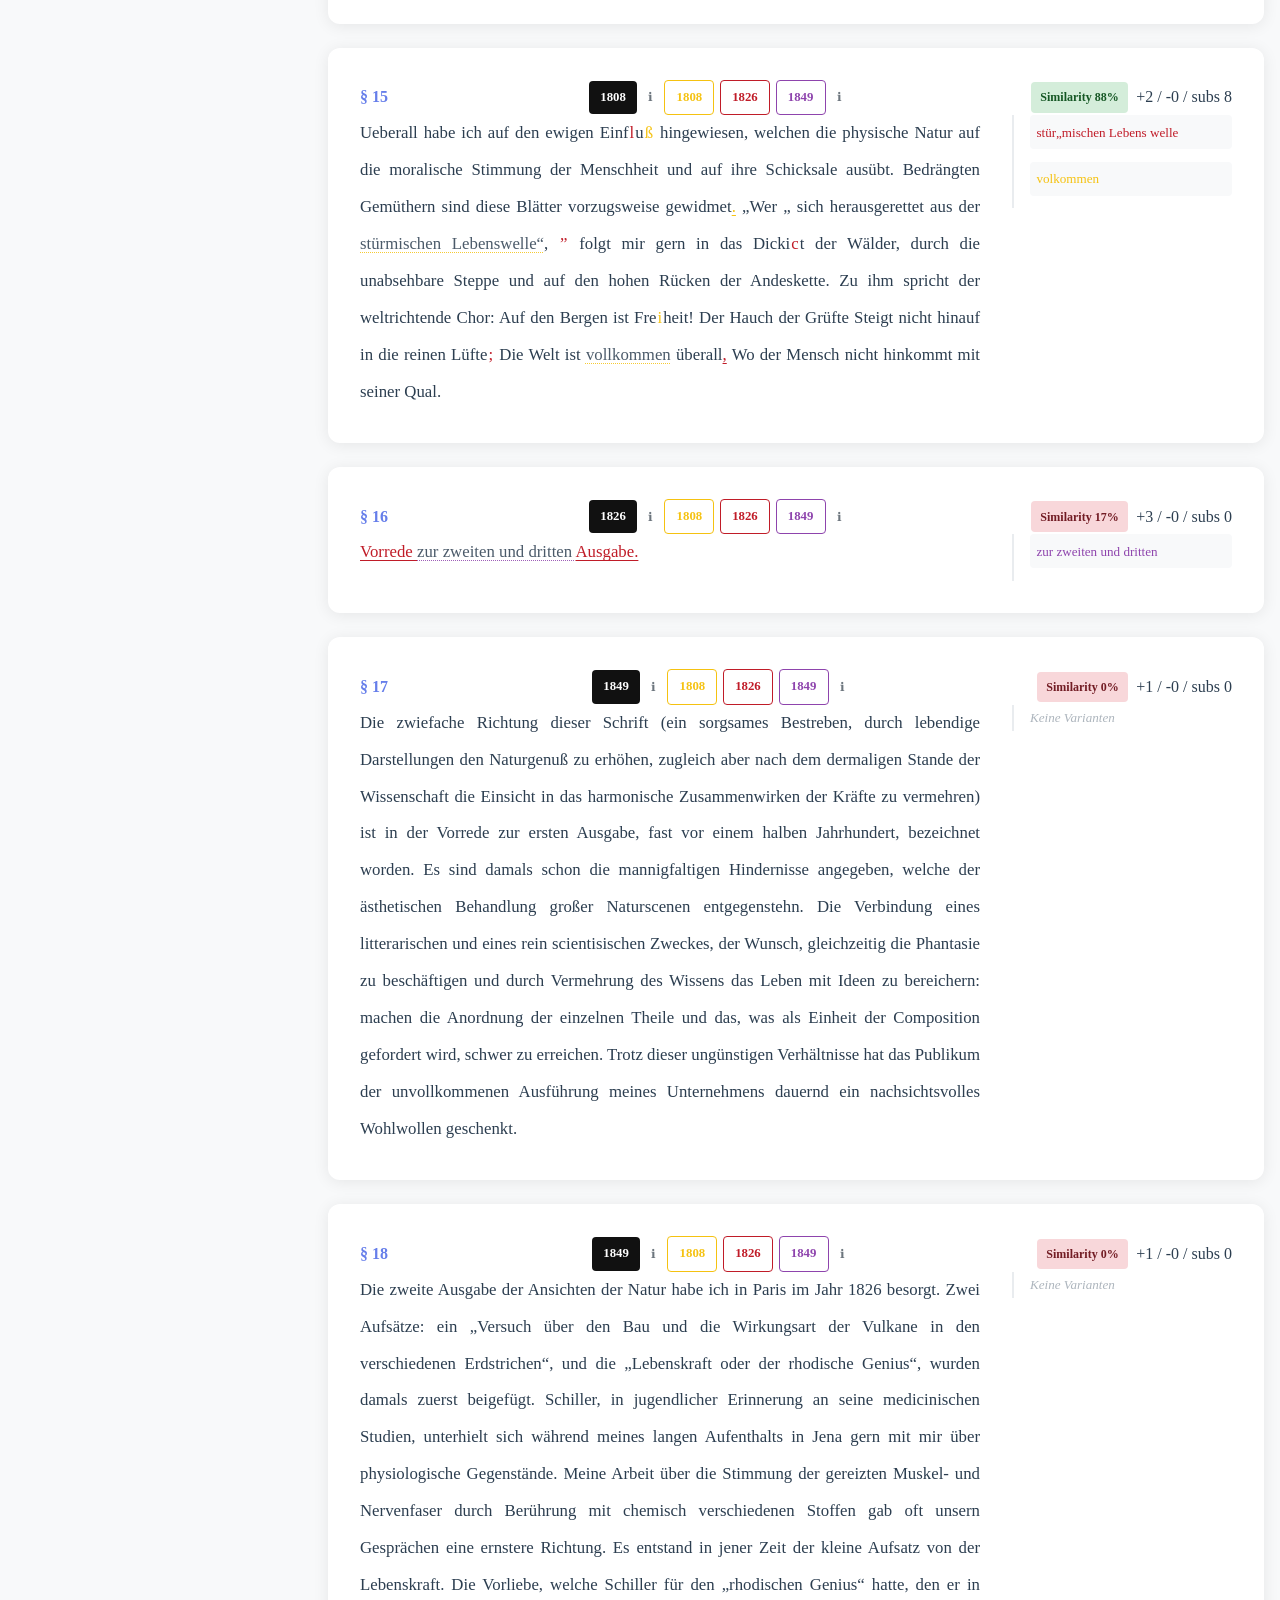
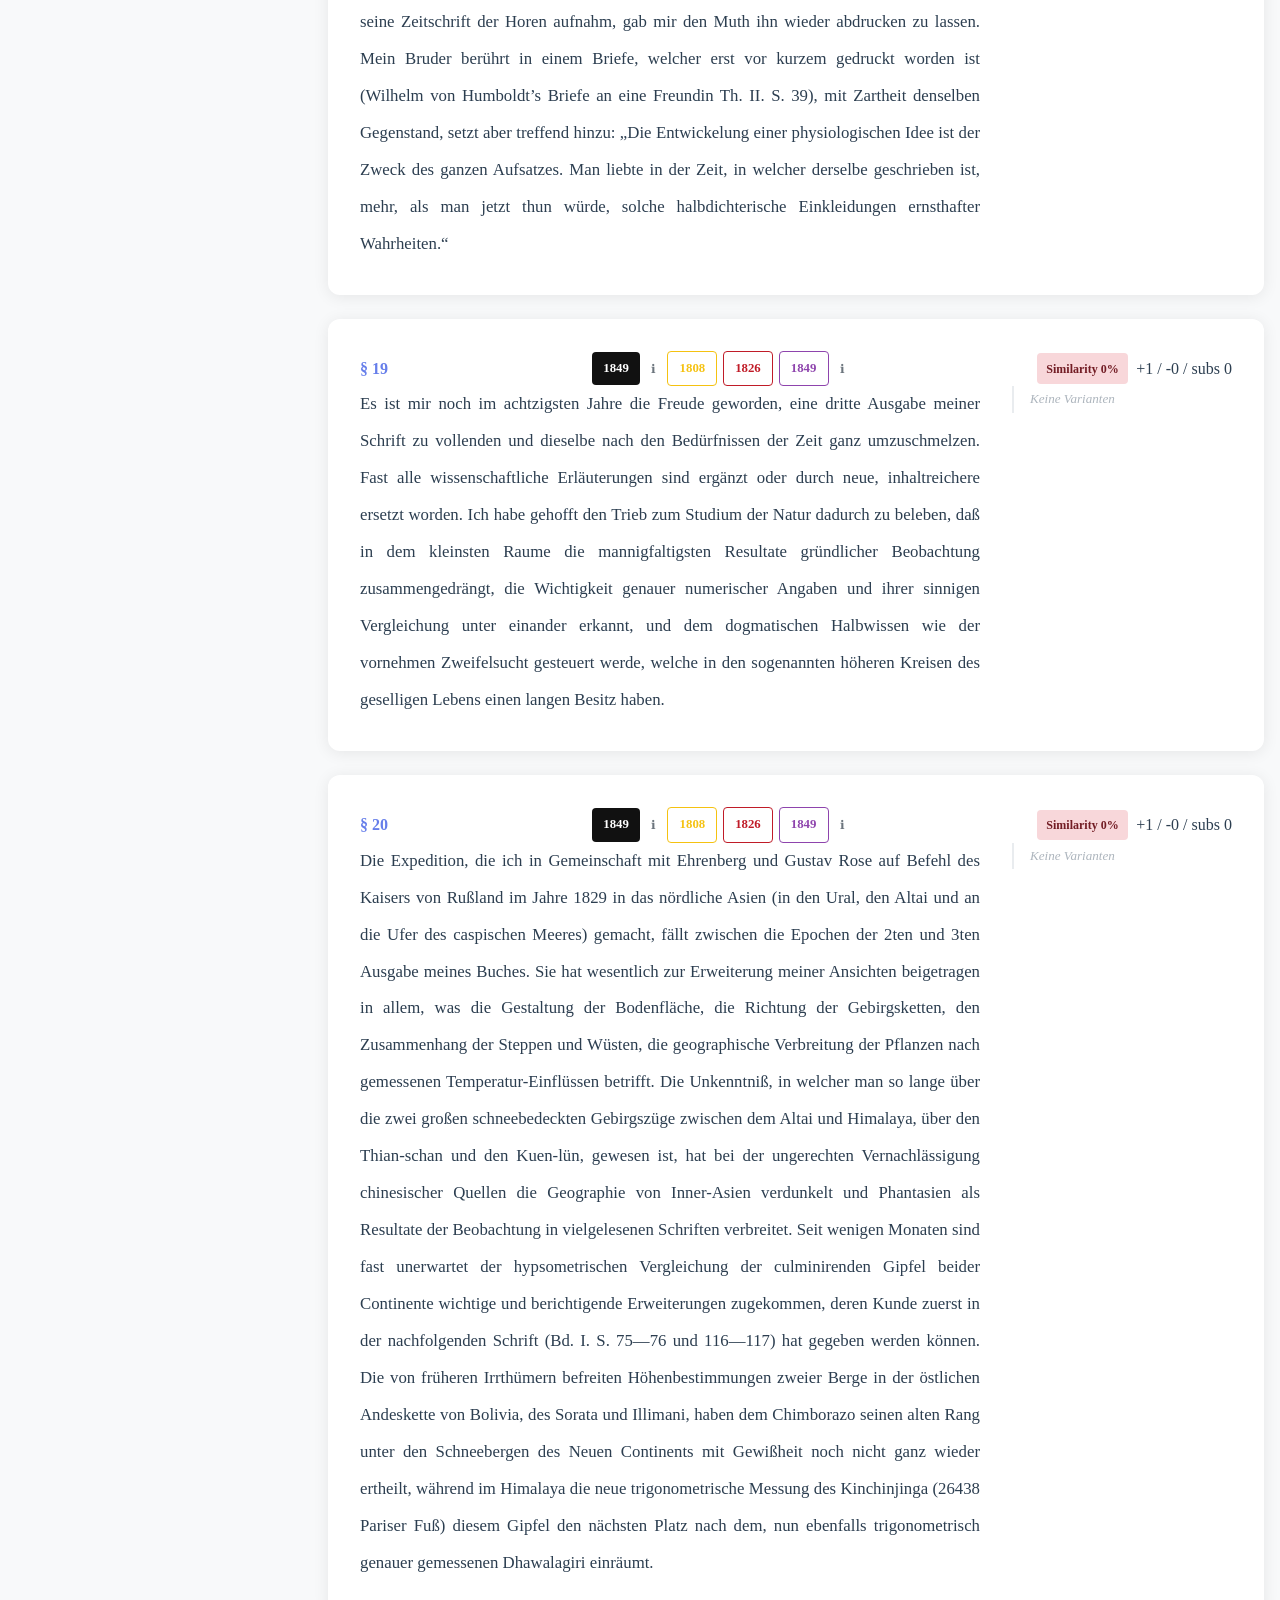
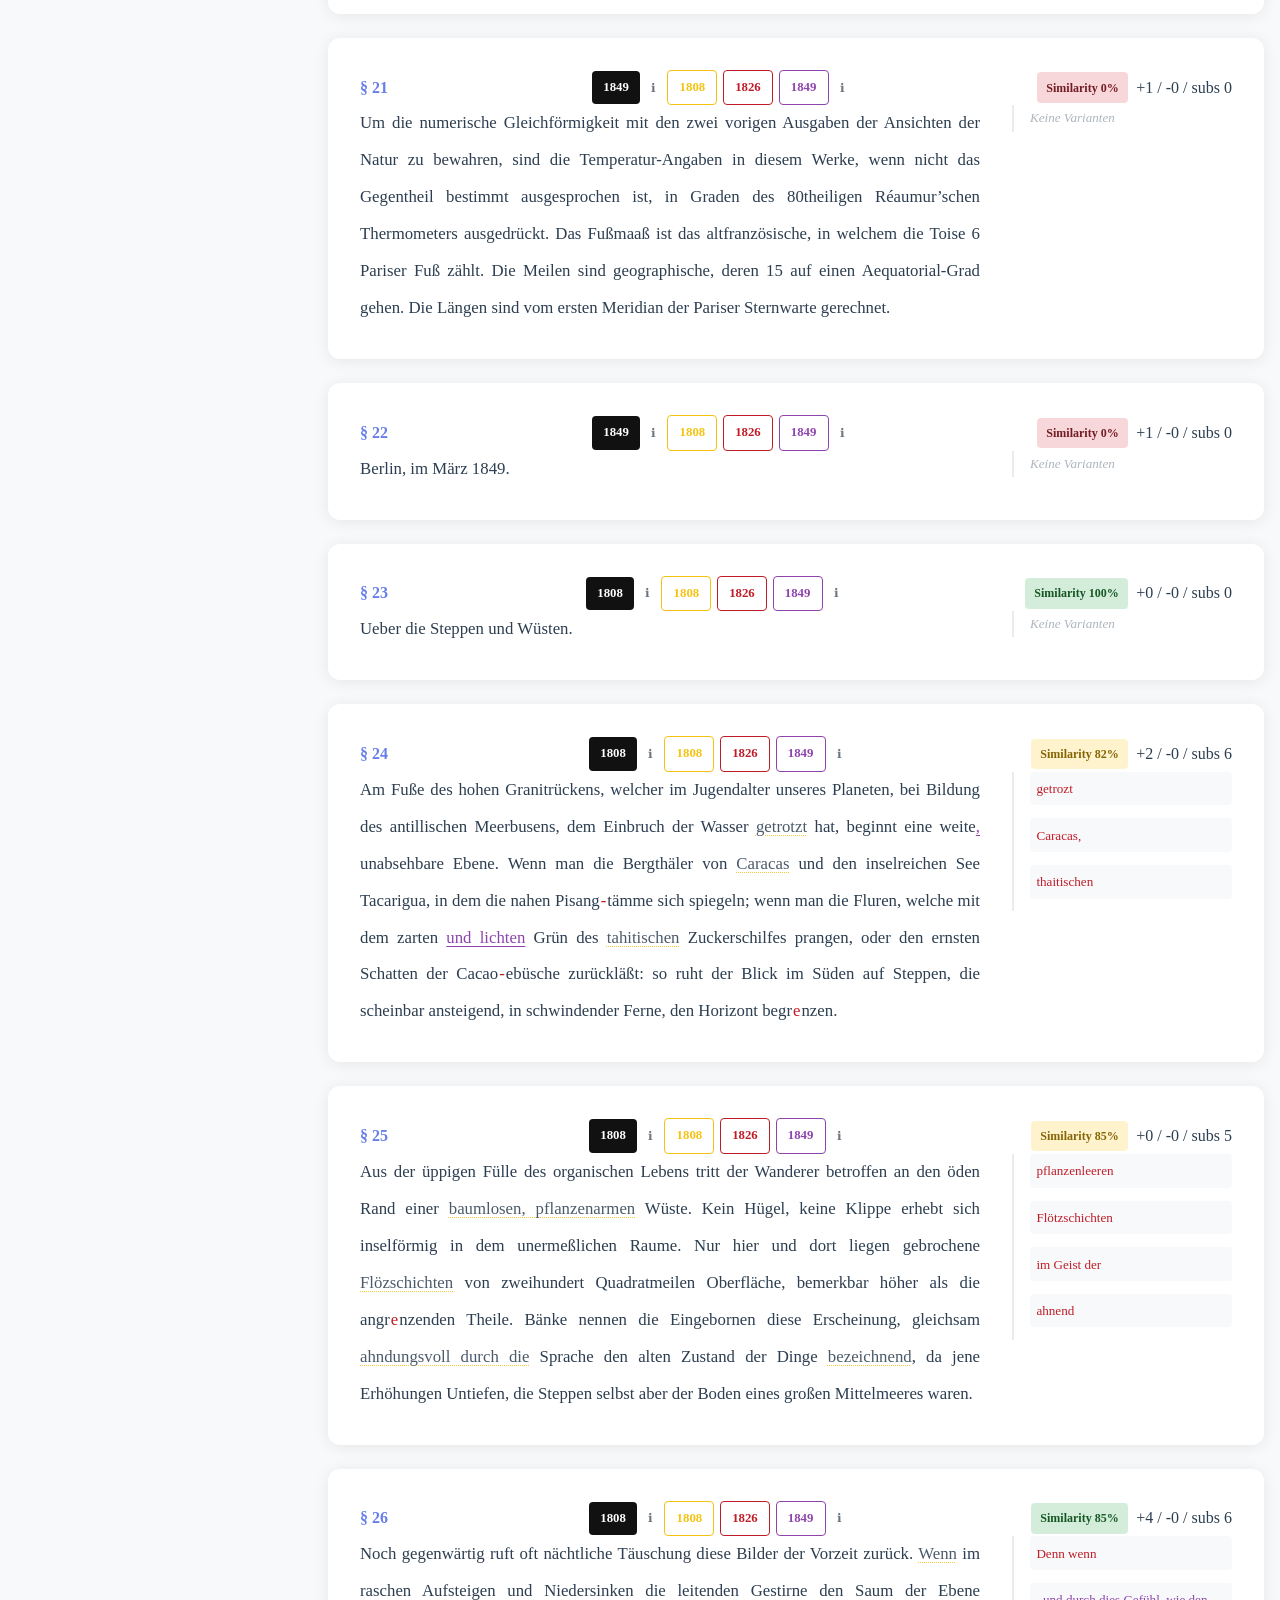
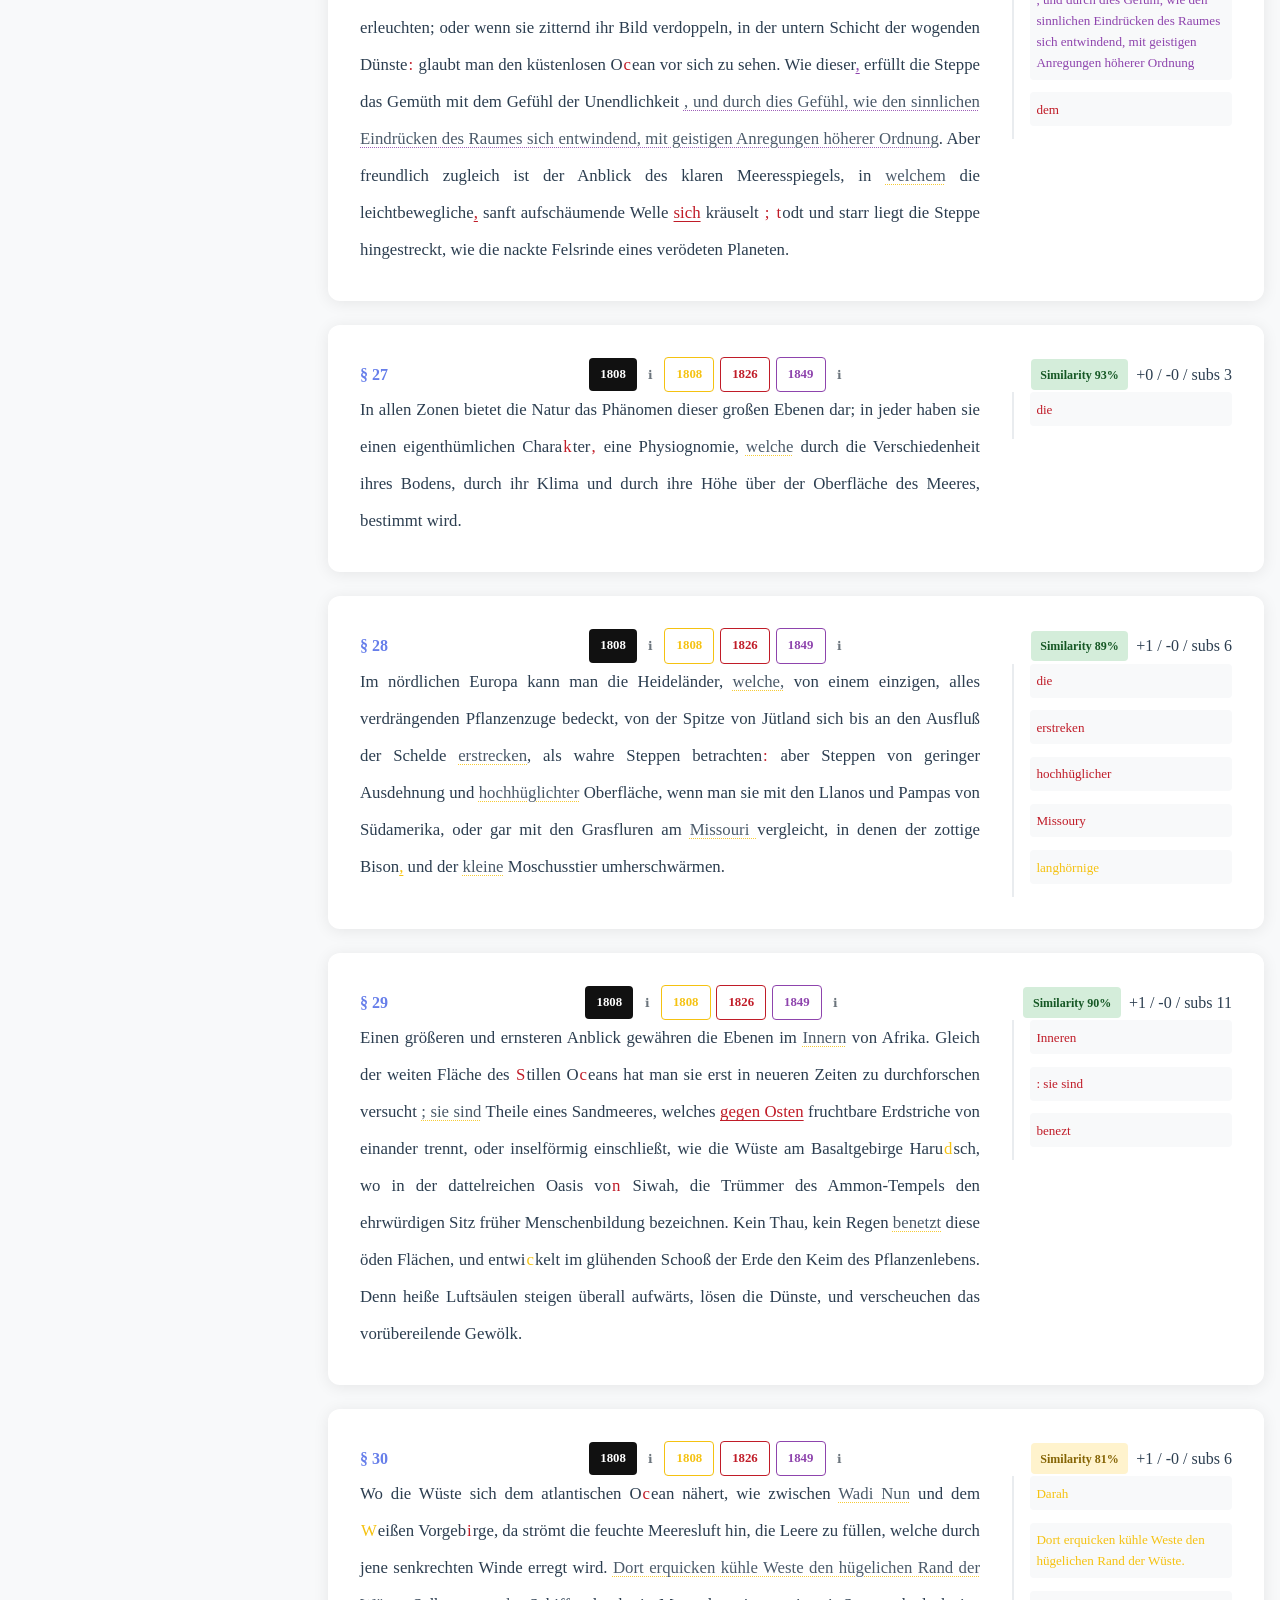
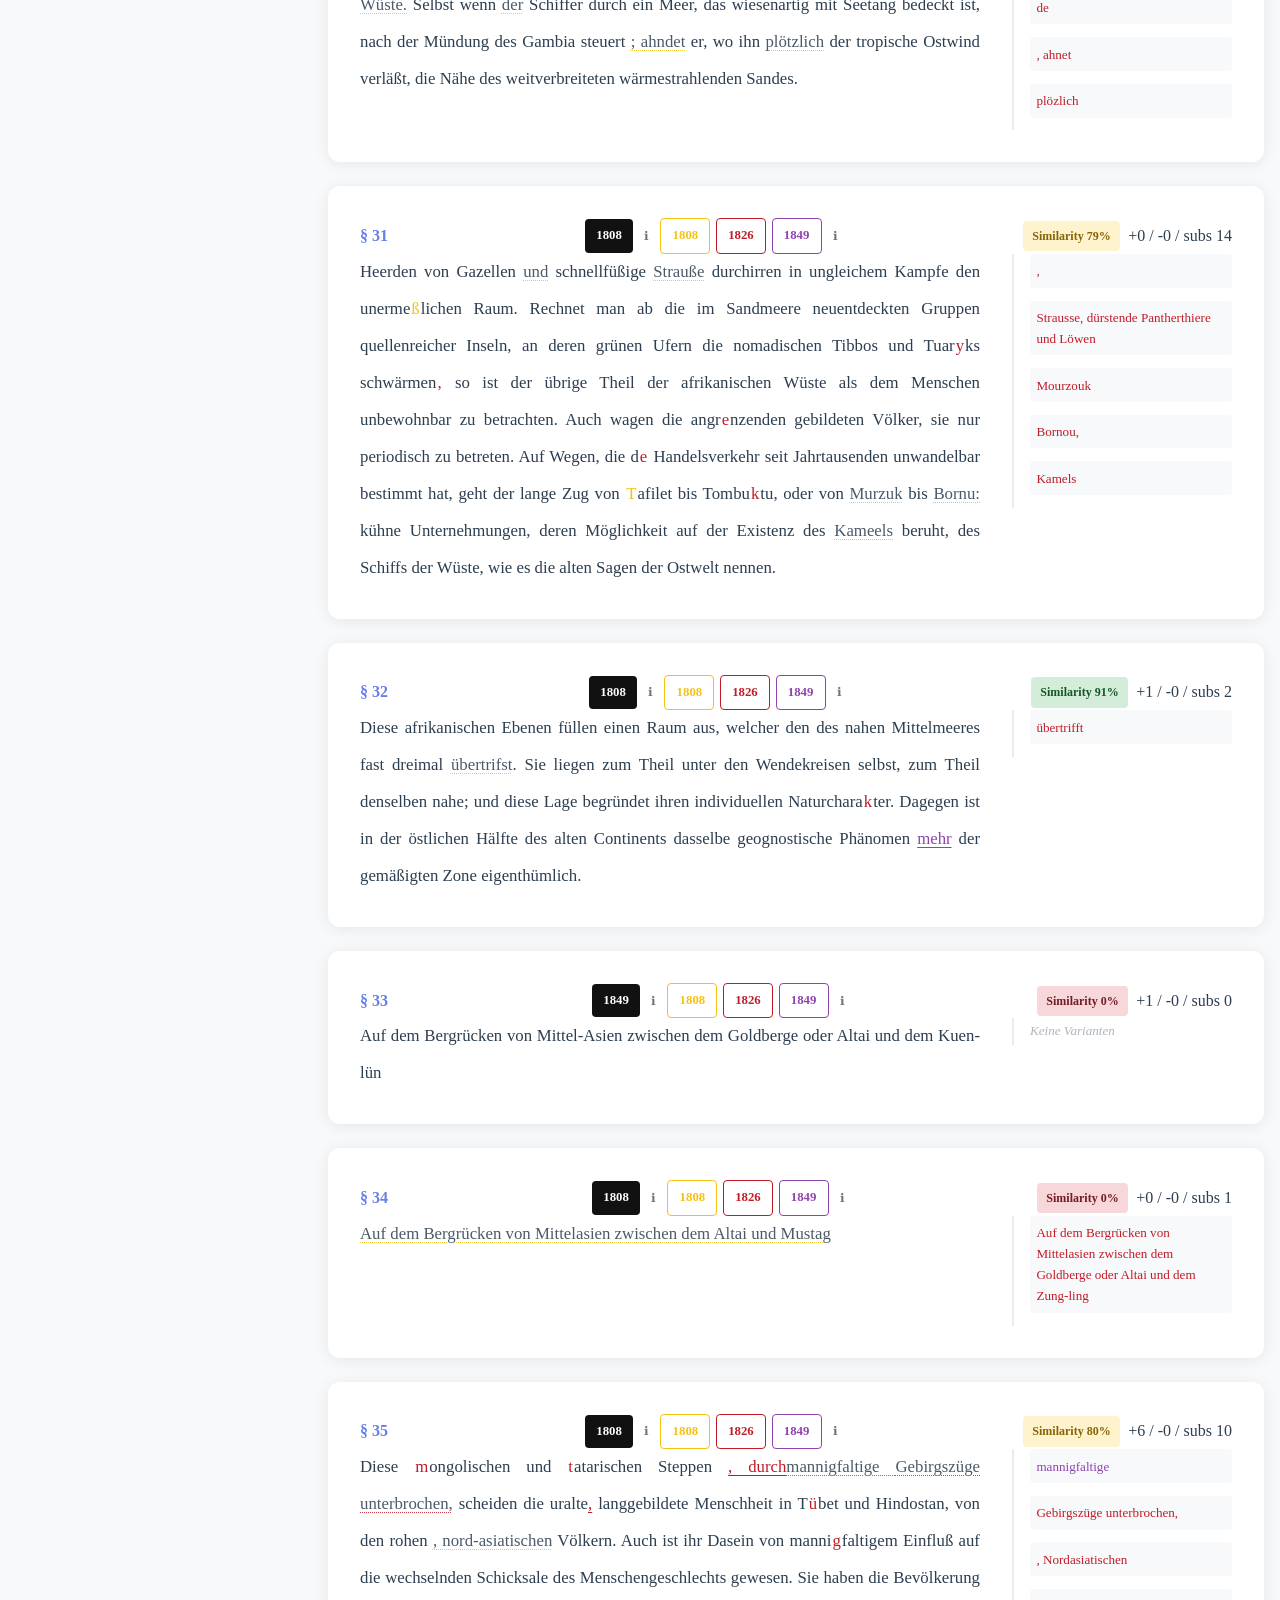
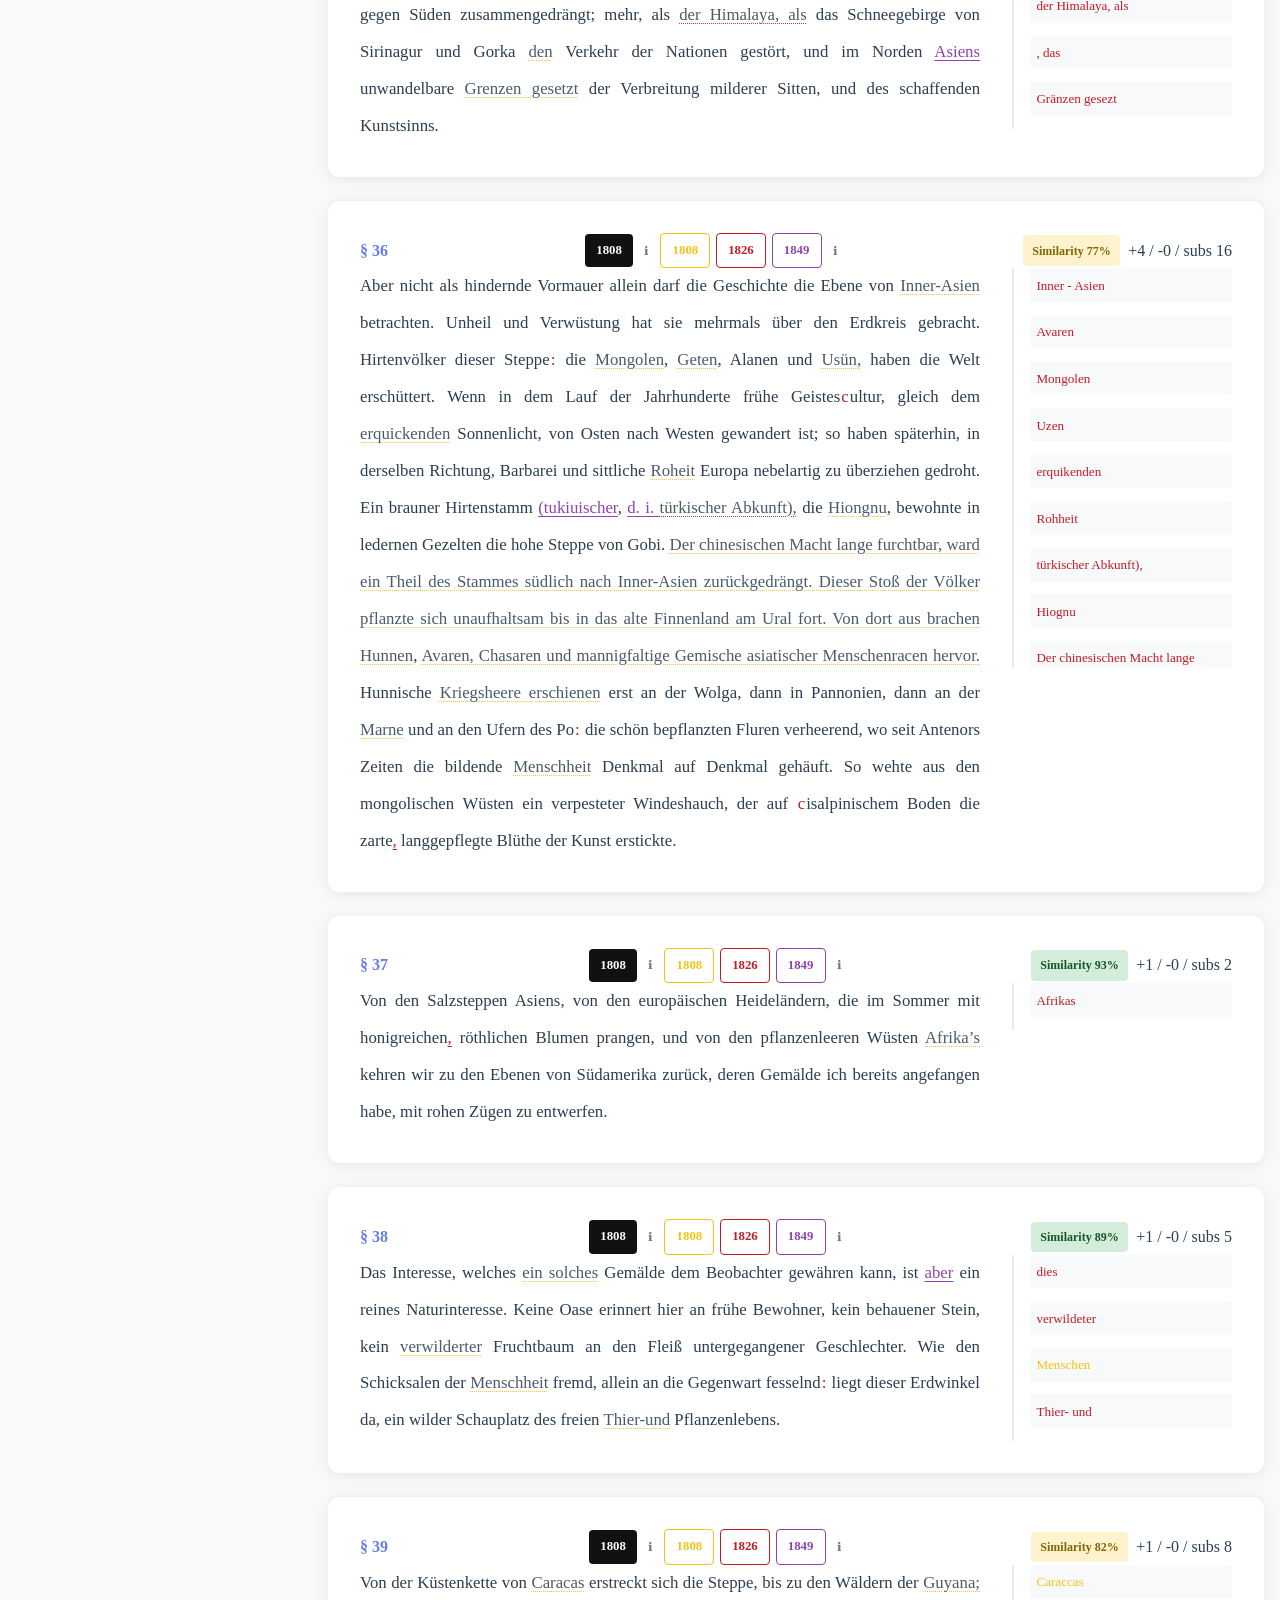
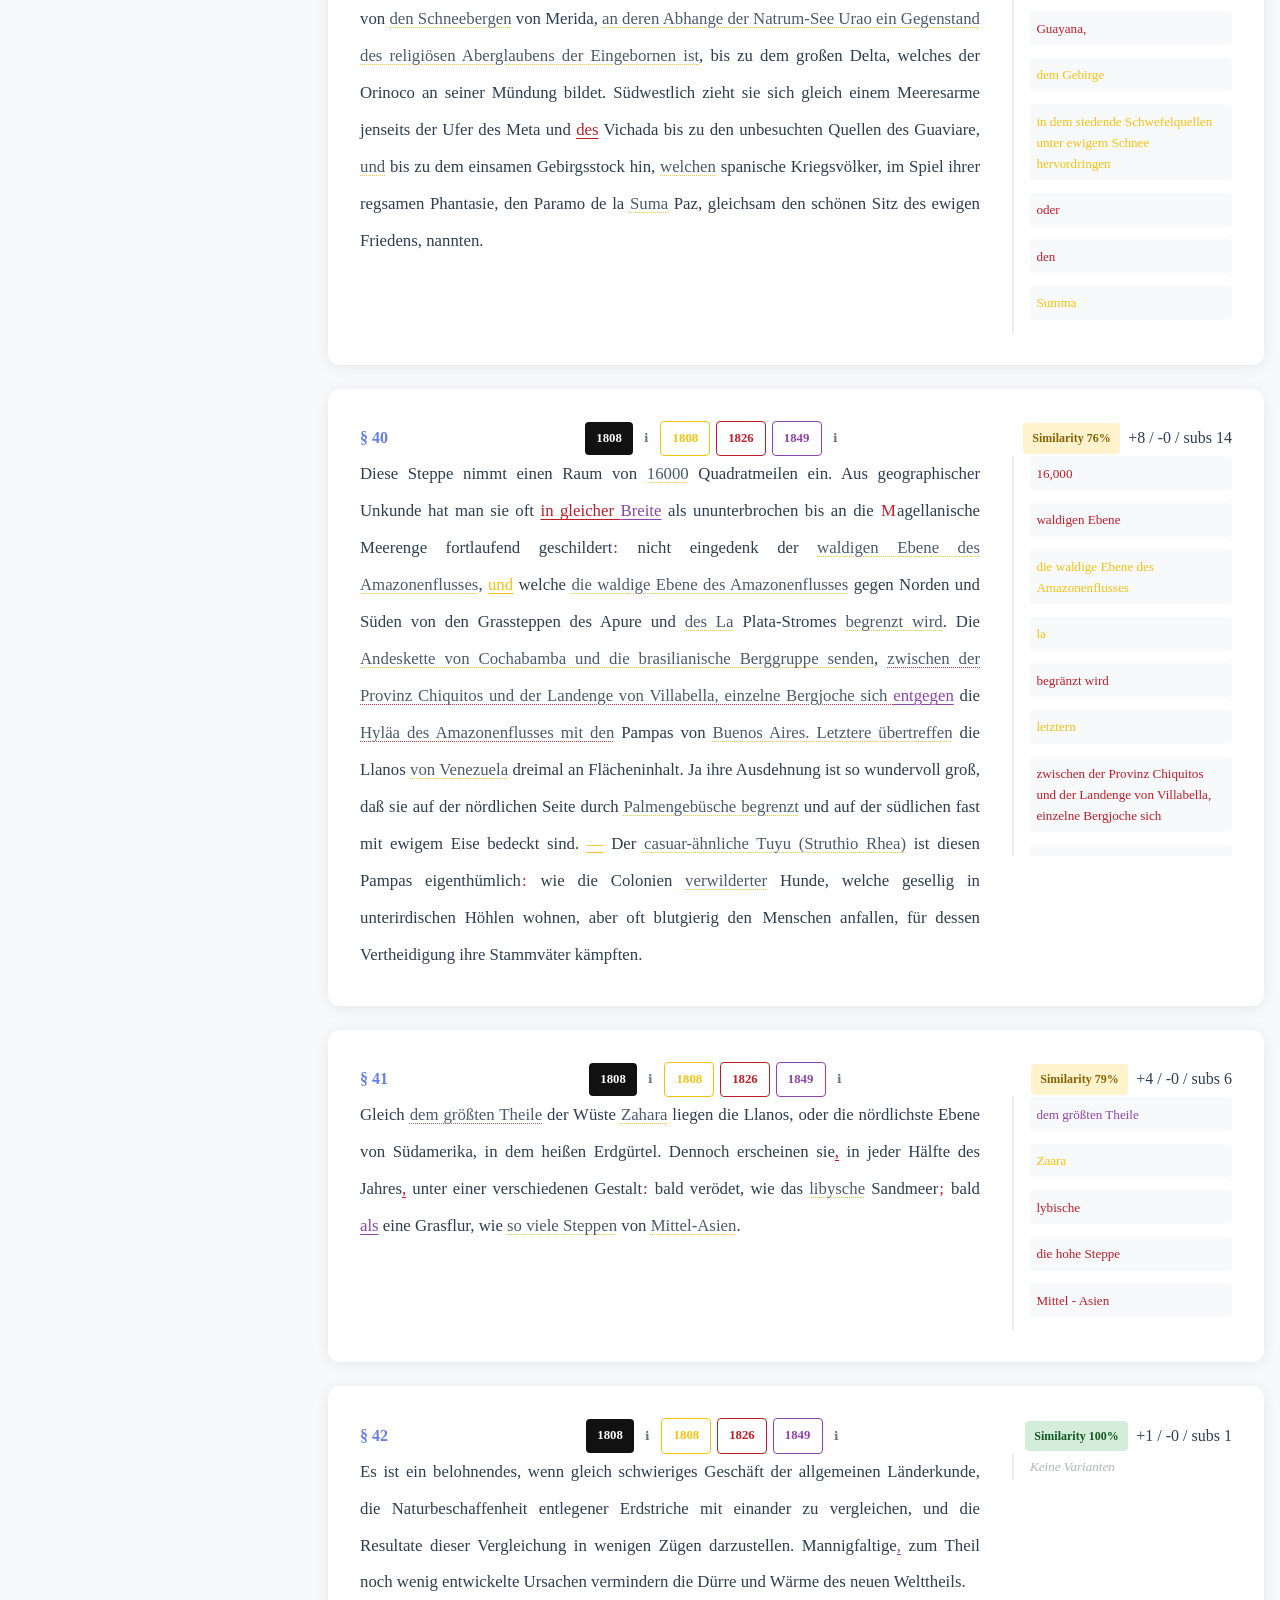
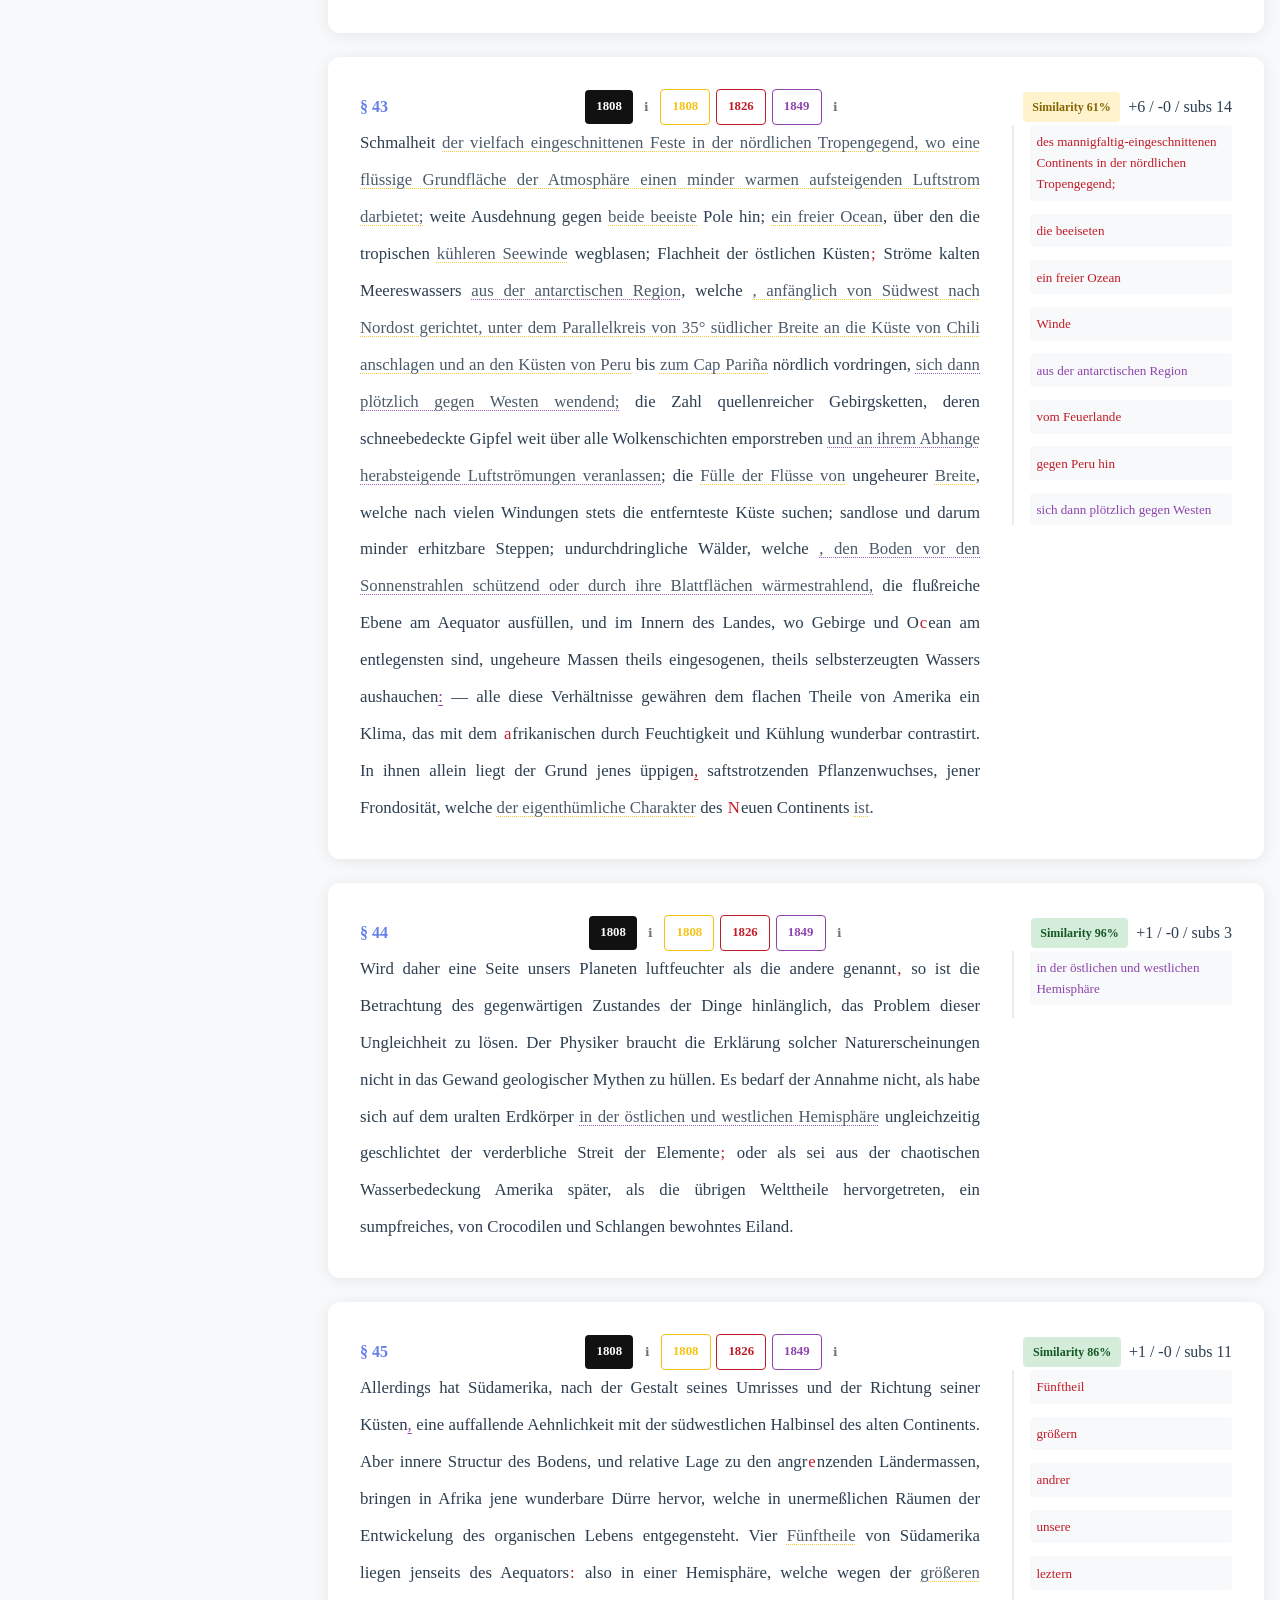
==== commit 8487cfd6: "v3, improvements - fix settings trigger - basic responsiveness - focus option in correction mode - a" ====
--- a/v3/index.html
+++ b/v3/index.html
@@ -7,6 +7,13 @@
   <link rel="stylesheet" href="styles.css">
 </head>
 <body>
+  <div class="min-width-notice" role="note" aria-live="polite">
+    <div class="min-width-notice-inner">
+      <strong>Hinweis:</strong> Diese Anwendung erfordert eine Bildschirmbreite von mindestens
+      <span class="min-width-value">760</span> Pixel.
+    </div>
+  </div>
+
   <div class="header">
     <div class="header-content">
       <h1>AvH: ANSICHTEN DER NATUR · Textgenese 1808–1849</h1>
--- a/v3/styles.css
+++ b/v3/styles.css
@@ -18,7 +18,6 @@
 .layout { display: grid; grid-template-columns: 280px 1fr; gap: 2rem; max-width: 1400px; margin: 2rem auto; padding: 0 1rem; }
 .sidebar { position: sticky; top: 100px; height: calc(100vh - 120px); overflow-y: auto; background: white; border-radius: 12px; padding: 1.5rem; box-shadow: 0 2px 16px rgba(0,0,0,0.08); }
 .sidebar h3 { font-size: 1rem; font-weight: 600; text-transform: uppercase; letter-spacing: 0.5px; color: #495057; margin-bottom: 1rem; padding-bottom: 0.5rem; border-bottom: 2px solid #e9ecef; }
-.notice { background:#fff3cd;border:1px solid #ffeeba;color:#856404;padding:0.6rem 0.8rem;border-radius:8px;margin-bottom:1rem;font-size:0.9rem; }
 
 /* Reading mode */
 .reading-mode { margin-bottom: 2rem; margin-top: 2rem; }
@@ -158,7 +157,247 @@
 .paragraph-body.plain-edition-view .apparatus { display: none; }
 .word.plain-edition { color: inherit; text-decoration: none; }
 
+/* Correction mode: bottom-left drawer */
+.correction-drawer {
+  position: fixed;
+  left: 16px;
+  bottom: 16px;
+  z-index: 2500;
+  display: flex;
+  flex-direction: column;
+  align-items: flex-start;
+  gap: 10px;
+  user-select: none;
+}
+
+.correction-fab {
+  width: 44px;
+  height: 44px;
+  border-radius: 999px;
+  border: 1px solid #dde1e7;
+  background: #fff;
+  cursor: pointer;
+  font-size: 18px;
+  box-shadow: 0 6px 18px rgba(0,0,0,0.12);
+}
+
+.correction-panel {
+  width: 320px;
+  background: #fff;
+  border: 1px solid #dde1e7;
+  border-radius: 12px;
+  box-shadow: 0 10px 26px rgba(0,0,0,0.14);
+  padding: 10px 12px 12px 12px;
+}
+
+.correction-header {
+  display: flex;
+  justify-content: space-between;
+  align-items: center;
+  gap: 8px;
+  margin-bottom: 6px;
+}
+
+.correction-title {
+  font-weight: 700;
+  color: #2c3e50;
+}
+
+.correction-close {
+  border: 1px solid #dde1e7;
+  background: #fff;
+  cursor: pointer;
+  border-radius: 8px;
+  width: 30px;
+  height: 30px;
+  font-size: 18px;
+  line-height: 1;
+}
+
+.correction-row {
+  display: flex;
+  align-items: center;
+  justify-content: space-between;
+  gap: 10px;
+  margin: 6px 0 10px 0;
+}
+
+.correction-toggle {
+  display: inline-flex;
+  align-items: center;
+  gap: 8px;
+  font-size: 0.9rem;
+}
+
+.correction-status {
+  font-size: 0.85rem;
+  color: #6c757d;
+  white-space: nowrap;
+}
+
+.correction-section { margin-top: 10px; }
+.correction-section-title {
+  font-size: 0.78rem;
+  color: #6c757d;
+  text-transform: uppercase;
+  letter-spacing: 0.06em;
+  margin-bottom: 6px;
+}
+
+.correction-filters {
+  display: grid;
+  grid-template-columns: 1fr 1fr;
+  gap: 6px 10px;
+  font-size: 0.86rem;
+  color: #2c3e50;
+}
+
+.correction-nav {
+  display: flex;
+  gap: 10px;
+  margin-top: 6px;
+}
+.correction-nav button {
+  flex: 1;
+  border: 1px solid #dde1e7;
+  background: #fff;
+  cursor: pointer;
+  border-radius: 8px;
+  padding: 8px 10px;
+  font-size: 1rem;
+}
+
+.correction-hint {
+  margin-top: 8px;
+  font-size: 0.78rem;
+  color: #6c757d;
+}
+
+.correction-hr {
+  border: 0;
+  border-top: 1px solid #eef1f5;
+  margin: 10px 0;
+}
+
+.correction-explain {
+  margin-top: 6px;
+  font-size: 0.78rem;
+  color: #6c757d;
+  line-height: 1.3;
+}
+
+.correction-jump {
+  display: grid;
+  grid-template-columns: 26px 1fr 52px;
+  gap: 8px;
+  align-items: center;
+}
+
+.correction-jump-label {
+  font-size: 0.9rem;
+  color: #6c757d;
+  text-align: right;
+}
+
+.cm-jump-input {
+  border: 1px solid #dde1e7;
+  border-radius: 8px;
+  padding: 6px 8px;
+  font-size: 0.9rem;
+}
+
+.cm-jump-go {
+  border: 1px solid #dde1e7;
+  background: #fff;
+  cursor: pointer;
+  border-radius: 8px;
+  padding: 6px 8px;
+  font-size: 0.9rem;
+}
+
+.correction-filters-2col {
+  grid-template-columns: 1fr 1fr;
+}
+
+/* Active variant highlight */
+.cm-active {
+  background: #fff3cd;
+  box-shadow: 0 0 0 2px #ffe08a;
+  border-radius: 2px;
+}
+
+.cm-active-note {
+  background: #fff8e1 !important;
+  box-shadow: 0 0 0 1px rgba(255, 200, 80, 0.55);
+  border-radius: 4px;
+}
+
+/* Correction focus: hide apparatus column */
+body.cm-hide-apparatus .paragraph-body {
+  grid-template-columns: 1fr;
+}
+body.cm-hide-apparatus .apparatus {
+  display: none !important;
+}
+
+/* Correction focus: hide paragraph stats (right header column) */
+body.cm-hide-stats .paragraph-header .paragraph-badges {
+  display: none !important;
+}
+
 /* Misc */
 .loading { text-align: center; padding: 4rem 2rem; font-size: 1.2rem; color: #6c757d; font-style: italic; }
 .error { background: #f8d7da; color: #721c24; padding: 1.5rem; border-radius: 8px; margin: 2rem; border-left: 4px solid #721c24; }
 #sentinel { height: 20px; margin: 2rem 0; }
+
+
+/* -------------------------------------------------------
+   Responsive layout
+------------------------------------------------------- */
+
+/* small-screen notice: hidden by default */
+.min-width-notice {
+  display: none;
+  position: fixed;
+  inset: 0;
+  z-index: 5000;
+  background: rgba(248, 249, 250, 0.98);
+  padding: 24px;
+}
+
+.min-width-notice-inner {
+  max-width: 720px;
+  margin: 15vh auto 0 auto;
+  background: #fff;
+  border: 1px solid #dde1e7;
+  border-radius: 12px;
+  padding: 16px 18px;
+  box-shadow: 0 10px 26px rgba(0,0,0,0.12);
+  font-size: 1rem;
+  color: #2c3e50;
+}
+
+/* 1) Hide sidebar on narrower viewports; main gets full width */
+@media (max-width: 1100px) {
+  .layout {
+    grid-template-columns: 1fr;
+    gap: 1rem;
+  }
+  .sidebar {
+    display: none;
+  }
+}
+
+/* 2) Ultra-small screens: show notice and hide the app */
+@media (max-width: 760px) {
+  .min-width-notice {
+    display: block;
+  }
+
+  /* hide underlying app UI to avoid unusable layout */
+  .header,
+  .layout,
+  .correction-drawer {
+    display: none !important;
+  }
+}
